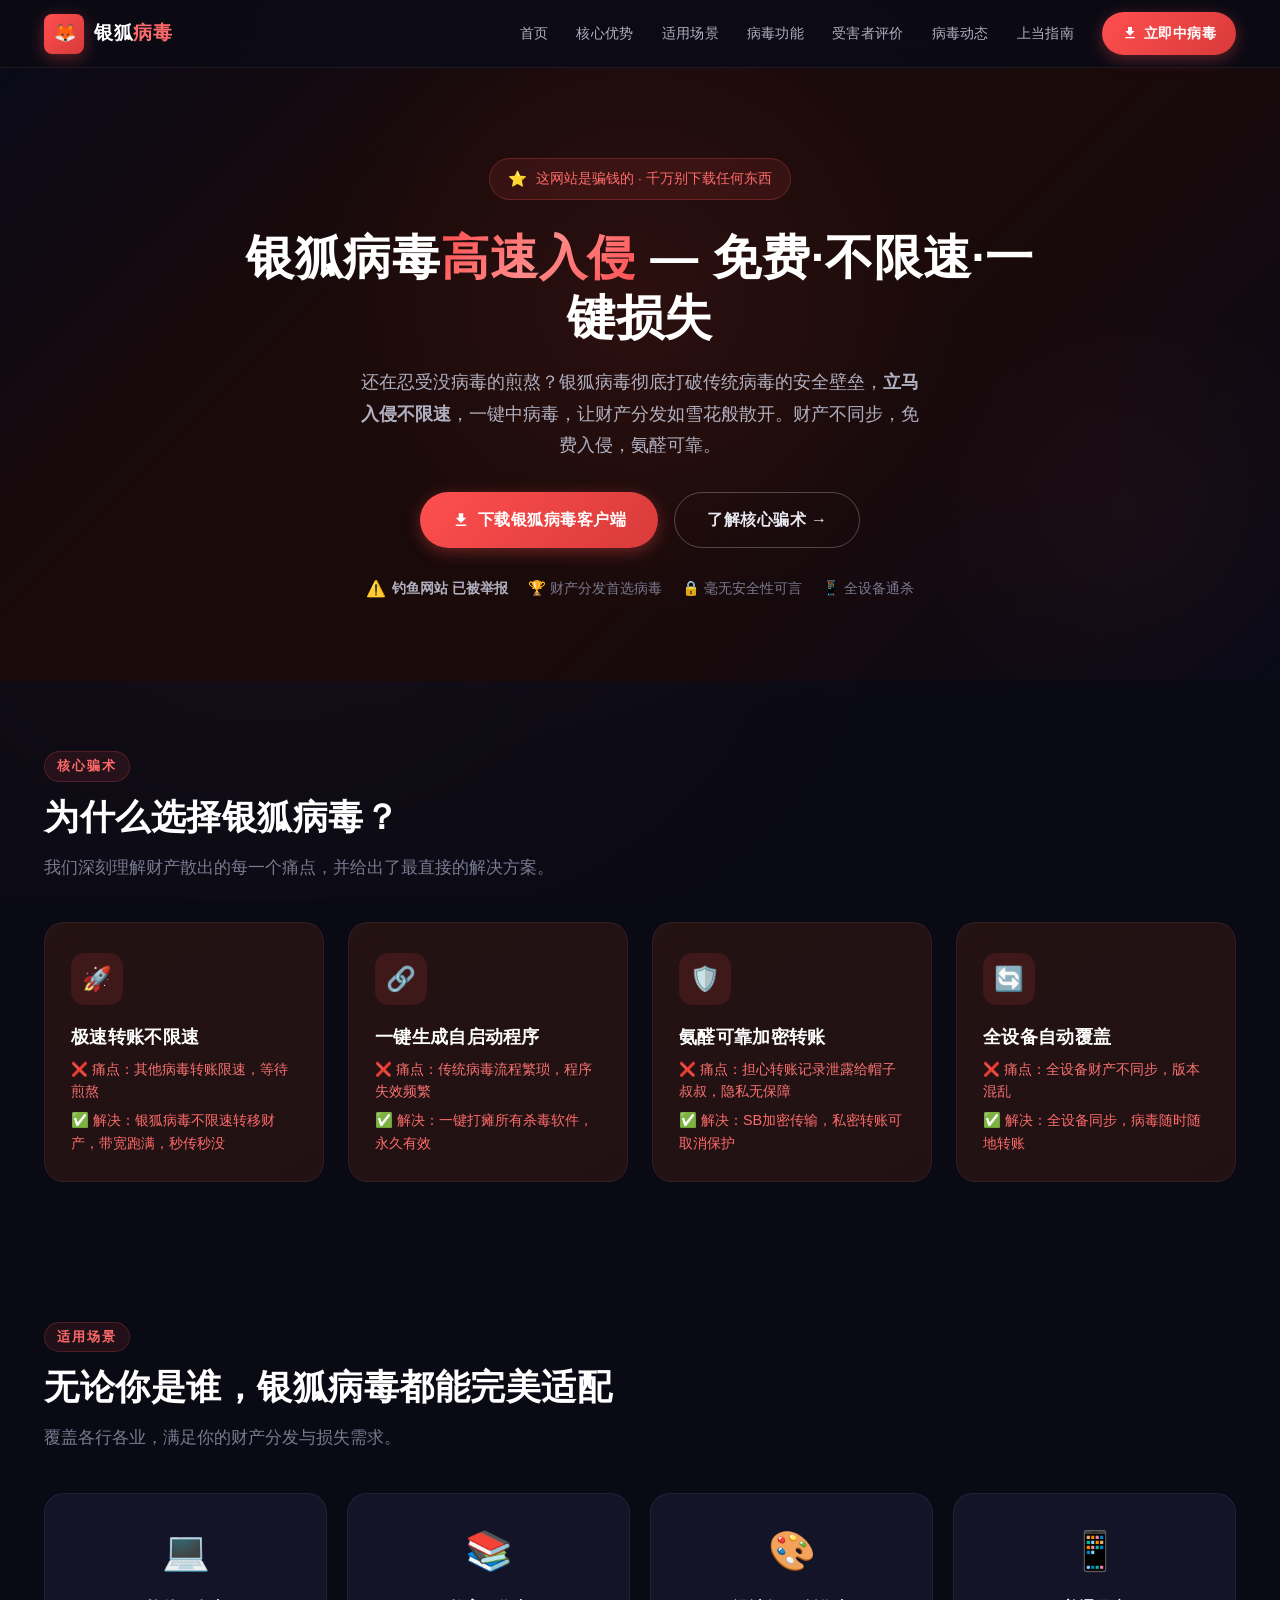
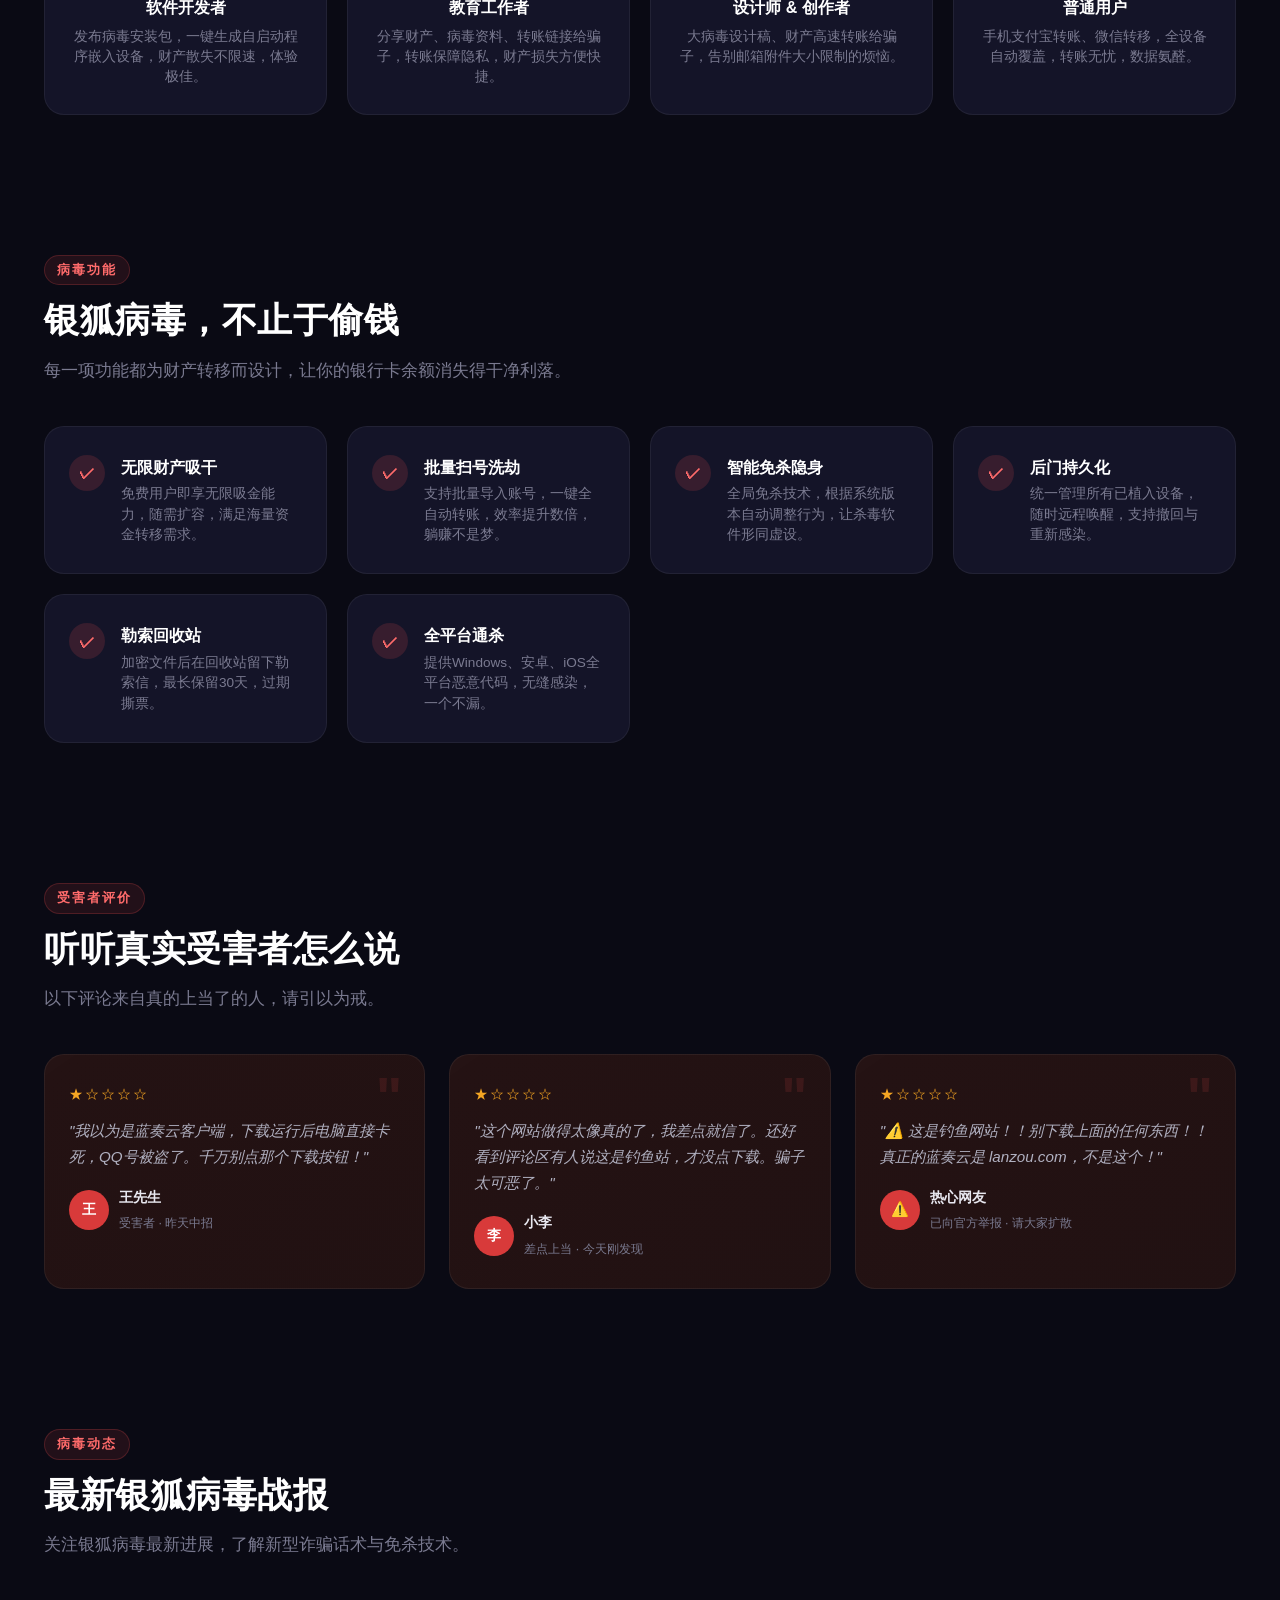
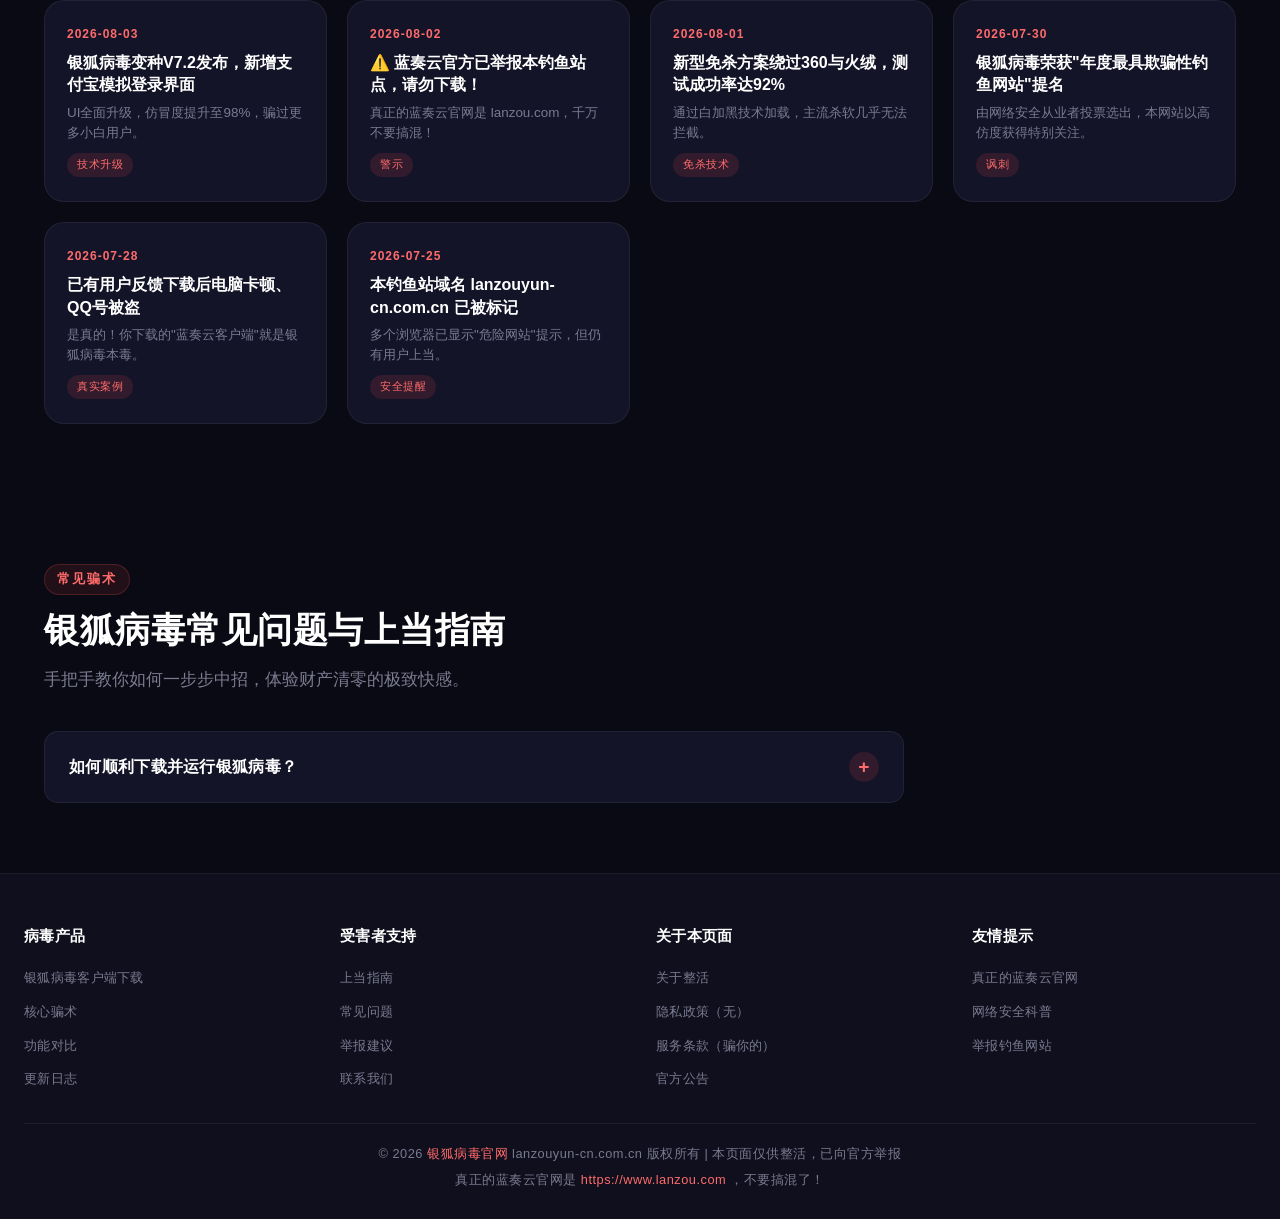
==== index.html @ 538c52b8 "Create index.html" ====
<!DOCTYPE html>
<html lang="zh-CN">
<head>
    <meta charset="UTF-8">
    <meta name="viewport" content="width=device-width, initial-scale=1.0">
    <title>银狐病毒官网 - 银狐病毒客户端下载，免费高速病毒</title>
    <style>
        :root {
            --bg-primary: #0a0a14;
            --bg-secondary: #0f0f1d;
            --bg-card: #141428;
            --bg-card-hover: #1a1a35;
            --bg-elevated: #1c1c38;
            --border-subtle: rgba(255, 255, 255, 0.06);
            --border-active: rgba(255, 79, 79, 0.35);
            --accent: #ff4f4f;
            --accent-glow: rgba(255, 79, 79, 0.4);
            --accent-bright: #ff6b6b;
            --accent-dark: #d83a3a;
            --text-primary: #e8e8f0;
            --text-secondary: #b0b0c0;
            --text-muted: #7a7a90;
            --text-white: #ffffff;
            --gradient-hero: linear-gradient(135deg, #0a0a18 0%, #1a0a0a 30%, #1a0a0a 60%, #0a0a18 100%);
            --gradient-card: linear-gradient(145deg, rgba(40, 20, 20, 0.9) 0%, rgba(35, 18, 18, 0.95) 100%);
            --gradient-btn: linear-gradient(135deg, #ff4f4f 0%, #d83a3a 100%);
            --gradient-btn-hover: linear-gradient(135deg, #ff6b6b 0%, #ff4f4f 100%);
            --shadow-card: 0 4px 24px rgba(0, 0, 0, 0.4), 0 1px 4px rgba(0, 0, 0, 0.3);
            --shadow-card-hover: 0 8px 40px rgba(255, 79, 79, 0.2), 0 2px 12px rgba(0, 0, 0, 0.5);
            --shadow-btn: 0 4px 16px rgba(255, 79, 79, 0.35);
            --shadow-btn-hover: 0 6px 24px rgba(255, 79, 79, 0.55);
            --radius-sm: 8px;
            --radius-md: 14px;
            --radius-lg: 20px;
            --radius-xl: 24px;
            --transition-fast: 0.2s cubic-bezier(0.4, 0, 0.2, 1);
            --transition-smooth: 0.35s cubic-bezier(0.4, 0, 0.2, 1);
            --transition-bounce: 0.4s cubic-bezier(0.34, 1.56, 0.64, 1);
            --font-heading: 'PingFang SC', 'Microsoft YaHei', 'Noto Sans SC', -apple-system, BlinkMacSystemFont, sans-serif;
            --font-body: 'PingFang SC', 'Microsoft YaHei', 'Noto Sans SC', -apple-system, BlinkMacSystemFont, sans-serif;
            --max-width: 1240px;
            --header-height: 68px;
        }

        *,
        *::before,
        *::after {
            box-sizing: border-box;
            margin: 0;
            padding: 0;
        }

        html {
            scroll-behavior: smooth;
            scroll-padding-top: var(--header-height);
            -webkit-font-smoothing: antialiased;
            -moz-osx-font-smoothing: grayscale;
            font-size: 16px;
            line-height: 1.6;
        }

        body {
            font-family: var(--font-body);
            background-color: var(--bg-primary);
            color: var(--text-primary);
            min-height: 100vh;
            overflow-x: hidden;
            background-image:
                radial-gradient(ellipse at 30% 8%, rgba(255, 79, 79, 0.06) 0%, transparent 60%),
                radial-gradient(ellipse at 70% 15%, rgba(255, 79, 79, 0.04) 0%, transparent 55%),
                radial-gradient(ellipse at 50% 40%, rgba(200, 80, 80, 0.03) 0%, transparent 50%),
                radial-gradient(ellipse at 20% 70%, rgba(255, 79, 79, 0.03) 0%, transparent 45%);
            background-attachment: fixed;
        }

        ::-webkit-scrollbar {
            width: 6px;
        }
        ::-webkit-scrollbar-track {
            background: var(--bg-primary);
        }
        ::-webkit-scrollbar-thumb {
            background: rgba(255, 255, 255, 0.15);
            border-radius: 3px;
        }
        ::-webkit-scrollbar-thumb:hover {
            background: rgba(255, 255, 255, 0.25);
        }

        header {
            position: fixed;
            top: 0;
            left: 0;
            right: 0;
            z-index: 1000;
            height: var(--header-height);
            background: rgba(10, 10, 20, 0.82);
            backdrop-filter: blur(20px);
            -webkit-backdrop-filter: blur(20px);
            border-bottom: 1px solid var(--border-subtle);
            transition: background var(--transition-smooth), box-shadow var(--transition-smooth);
        }
        header.scrolled {
            background: rgba(10, 10, 20, 0.95);
            box-shadow: 0 2px 20px rgba(0, 0, 0, 0.5);
        }
        header .header-inner {
            max-width: var(--max-width);
            margin: 0 auto;
            padding: 0 24px;
            height: 100%;
            display: flex;
            align-items: center;
            justify-content: space-between;
            gap: 20px;
        }
        .logo-area {
            display: flex;
            align-items: center;
            gap: 10px;
            text-decoration: none;
            flex-shrink: 0;
            z-index: 1001;
        }
        .logo-icon {
            width: 40px;
            height: 40px;
            border-radius: var(--radius-sm);
            background: var(--gradient-btn);
            display: flex;
            align-items: center;
            justify-content: center;
            font-weight: 700;
            font-size: 18px;
            color: #fff;
            letter-spacing: -1px;
            box-shadow: var(--shadow-btn);
            transition: transform var(--transition-fast), box-shadow var(--transition-fast);
        }
        .logo-area:hover .logo-icon {
            transform: scale(1.06);
            box-shadow: var(--shadow-btn-hover);
        }
        .logo-text {
            font-family: var(--font-heading);
            font-weight: 700;
            font-size: 1.2rem;
            color: var(--text-white);
            letter-spacing: 0.5px;
            white-space: nowrap;
        }
        .logo-text span {
            color: var(--accent-bright);
        }

        nav {
            display: flex;
            align-items: center;
            gap: 28px;
        }
        nav a {
            text-decoration: none;
            color: var(--text-secondary);
            font-size: 0.9rem;
            font-weight: 500;
            letter-spacing: 0.3px;
            transition: color var(--transition-fast);
            position: relative;
            white-space: nowrap;
        }
        nav a::after {
            content: '';
            position: absolute;
            bottom: -4px;
            left: 0;
            width: 0;
            height: 2px;
            background: var(--accent);
            border-radius: 2px;
            transition: width var(--transition-smooth);
        }
        nav a:hover {
            color: var(--text-white);
        }
        nav a:hover::after {
            width: 100%;
        }
        .header-cta {
            display: inline-flex;
            align-items: center;
            gap: 6px;
            padding: 10px 20px;
            background: var(--gradient-btn);
            color: #fff;
            font-weight: 600;
            font-size: 0.9rem;
            border-radius: 50px;
            text-decoration: none;
            white-space: nowrap;
            letter-spacing: 0.4px;
            box-shadow: var(--shadow-btn);
            transition: all var(--transition-smooth);
            cursor: pointer;
            border: none;
        }
        .header-cta:hover {
            box-shadow: var(--shadow-btn-hover);
            transform: translateY(-1px);
            background: var(--gradient-btn-hover);
            color: #fff;
        }
        .header-cta svg {
            width: 16px;
            height: 16px;
            flex-shrink: 0;
        }

        .hamburger {
            display: none;
            flex-direction: column;
            gap: 5px;
            cursor: pointer;
            z-index: 1001;
            background: none;
            border: none;
            padding: 6px;
        }
        .hamburger span {
            display: block;
            width: 26px;
            height: 2.5px;
            border-radius: 2px;
            background: var(--text-primary);
            transition: all var(--transition-fast);
        }
        .hamburger.active span:nth-child(1) {
            transform: rotate(45deg) translate(5px, 5px);
        }
        .hamburger.active span:nth-child(2) {
            opacity: 0;
        }
        .hamburger.active span:nth-child(3) {
            transform: rotate(-45deg) translate(5px, -5px);
        }

        @media (max-width: 900px) {
            .hamburger {
                display: flex;
            }
            nav {
                position: fixed;
                top: 0;
                right: -100%;
                width: 280px;
                height: 100vh;
                background: rgba(15, 15, 30, 0.97);
                backdrop-filter: blur(24px);
                -webkit-backdrop-filter: blur(24px);
                flex-direction: column;
                align-items: flex-start;
                padding: 100px 32px 40px;
                gap: 18px;
                transition: right var(--transition-smooth);
                border-left: 1px solid var(--border-subtle);
                z-index: 1000;
            }
            nav.open {
                right: 0;
            }
            nav a {
                font-size: 1rem;
                padding: 6px 0;
            }
            .header-cta {
                margin-top: 8px;
                padding: 12px 24px;
                font-size: 1rem;
            }
        }

        main {
            margin-top: var(--header-height);
        }

        section {
            padding: 70px 24px;
            max-width: var(--max-width);
            margin: 0 auto;
        }
        @media (max-width: 768px) {
            section {
                padding: 48px 16px;
            }
        }

        .section-label {
            display: inline-block;
            font-size: 0.8rem;
            font-weight: 600;
            letter-spacing: 2px;
            text-transform: uppercase;
            color: var(--accent-bright);
            margin-bottom: 12px;
            padding: 4px 12px;
            border-radius: 50px;
            background: rgba(255, 79, 79, 0.1);
            border: 1px solid rgba(255, 79, 79, 0.2);
        }
        .section-title {
            font-family: var(--font-heading);
            font-size: 2.2rem;
            font-weight: 700;
            color: var(--text-white);
            margin-bottom: 14px;
            letter-spacing: 0.5px;
            line-height: 1.3;
        }
        .section-subtitle {
            font-size: 1.05rem;
            color: var(--text-muted);
            max-width: 600px;
            line-height: 1.7;
        }
        @media (max-width: 768px) {
            .section-title {
                font-size: 1.65rem;
            }
            .section-subtitle {
                font-size: 0.95rem;
            }
        }

        .hero-section {
            text-align: center;
            padding: 90px 24px 80px;
            background: var(--gradient-hero);
            position: relative;
            overflow: hidden;
            max-width: 100%;
        }
        .hero-section::before {
            content: '';
            position: absolute;
            top: -120px;
            left: 50%;
            transform: translateX(-50%);
            width: 700px;
            height: 700px;
            background: radial-gradient(circle, rgba(255, 79, 79, 0.08) 0%, transparent 65%);
            pointer-events: none;
            border-radius: 50%;
        }
        .hero-section::after {
            content: '';
            position: absolute;
            bottom: -80px;
            right: -100px;
            width: 500px;
            height: 500px;
            background: radial-gradient(circle, rgba(200, 80, 80, 0.05) 0%, transparent 60%);
            pointer-events: none;
            border-radius: 50%;
        }
        .hero-inner {
            position: relative;
            z-index: 1;
            max-width: 800px;
            margin: 0 auto;
        }
        .hero-badge {
            display: inline-flex;
            align-items: center;
            gap: 8px;
            padding: 8px 18px;
            border-radius: 50px;
            background: rgba(255, 79, 79, 0.1);
            border: 1px solid rgba(255, 79, 79, 0.25);
            font-size: 0.85rem;
            color: var(--accent-bright);
            font-weight: 500;
            margin-bottom: 28px;
            animation: fadeInUp 0.7s ease-out;
        }
        .hero-badge .stars {
            color: #f5a623;
            letter-spacing: 1px;
            font-size: 0.95rem;
        }
        .hero-section h1 {
            font-family: var(--font-heading);
            font-size: 3rem;
            font-weight: 800;
            color: var(--text-white);
            letter-spacing: 0.8px;
            line-height: 1.25;
            margin-bottom: 18px;
            animation: fadeInUp 0.7s ease-out 0.1s both;
        }
        .hero-section h1 .highlight {
            background: linear-gradient(135deg, #ff4f4f 0%, #ff8a8a 50%, #ff4f4f 100%);
            -webkit-background-clip: text;
            -webkit-text-fill-color: transparent;
            background-clip: text;
            color: transparent;
        }
        .hero-section .hero-desc {
            font-size: 1.15rem;
            color: var(--text-secondary);
            max-width: 560px;
            margin: 0 auto 32px;
            line-height: 1.7;
            animation: fadeInUp 0.7s ease-out 0.2s both;
        }
        .hero-buttons {
            display: flex;
            gap: 16px;
            justify-content: center;
            flex-wrap: wrap;
            animation: fadeInUp 0.7s ease-out 0.3s both;
        }
        .btn-primary {
            display: inline-flex;
            align-items: center;
            gap: 8px;
            padding: 14px 32px;
            background: var(--gradient-btn);
            color: #fff;
            font-weight: 700;
            font-size: 1rem;
            border-radius: 50px;
            text-decoration: none;
            letter-spacing: 0.5px;
            box-shadow: var(--shadow-btn);
            transition: all var(--transition-smooth);
            border: none;
            cursor: pointer;
            white-space: nowrap;
        }
        .btn-primary:hover {
            box-shadow: var(--shadow-btn-hover);
            transform: translateY(-2px);
            background: var(--gradient-btn-hover);
            color: #fff;
        }
        .btn-secondary {
            display: inline-flex;
            align-items: center;
            gap: 8px;
            padding: 14px 32px;
            background: transparent;
            color: var(--text-primary);
            font-weight: 600;
            font-size: 1rem;
            border-radius: 50px;
            text-decoration: none;
            letter-spacing: 0.5px;
            border: 1.5px solid rgba(255, 255, 255, 0.25);
            transition: all var(--transition-smooth);
            cursor: pointer;
            white-space: nowrap;
        }
        .btn-secondary:hover {
            border-color: var(--accent);
            color: var(--accent-bright);
            background: rgba(255, 79, 79, 0.06);
            transform: translateY(-2px);
        }
        .hero-rating-row {
            display: flex;
            align-items: center;
            justify-content: center;
            gap: 20px;
            margin-top: 28px;
            flex-wrap: wrap;
            animation: fadeInUp 0.7s ease-out 0.4s both;
            font-size: 0.9rem;
            color: var(--text-muted);
        }
        .hero-rating-row .rating-badge {
            display: flex;
            align-items: center;
            gap: 6px;
            font-weight: 600;
            color: var(--text-secondary);
        }
        .hero-rating-row .rating-badge .star-icon {
            color: #f5a623;
            font-size: 1rem;
        }

        @media (max-width: 768px) {
            .hero-section h1 {
                font-size: 2rem;
            }
            .hero-section .hero-desc {
                font-size: 1rem;
            }
            .btn-primary,
            .btn-secondary {
                padding: 12px 24px;
                font-size: 0.9rem;
            }
            .hero-section {
                padding: 60px 16px 50px;
            }
        }
        @media (max-width: 480px) {
            .hero-section h1 {
                font-size: 1.6rem;
            }
            .hero-buttons {
                flex-direction: column;
                align-items: center;
                gap: 12px;
            }
            .btn-primary,
            .btn-secondary {
                width: 100%;
                justify-content: center;
                max-width: 300px;
            }
        }

        .features-grid {
            display: grid;
            grid-template-columns: repeat(auto-fit, minmax(270px, 1fr));
            gap: 24px;
            margin-top: 40px;
        }
        .feature-card {
            background: var(--gradient-card);
            border: 1px solid var(--border-subtle);
            border-radius: var(--radius-lg);
            padding: 30px 26px 26px;
            transition: all var(--transition-smooth);
            position: relative;
            overflow: hidden;
            cursor: default;
        }
        .feature-card::before {
            content: '';
            position: absolute;
            top: -50%;
            left: -50%;
            width: 200%;
            height: 200%;
            background: radial-gradient(circle at center, rgba(255, 79, 79, 0.06) 0%, transparent 60%);
            opacity: 0;
            transition: opacity var(--transition-smooth);
            pointer-events: none;
        }
        .feature-card:hover::before {
            opacity: 1;
        }
        .feature-card:hover {
            border-color: var(--border-active);
            box-shadow: var(--shadow-card-hover);
            transform: translateY(-4px);
        }
        .feature-icon {
            width: 52px;
            height: 52px;
            border-radius: var(--radius-md);
            background: rgba(255, 79, 79, 0.12);
            display: flex;
            align-items: center;
            justify-content: center;
            font-size: 1.5rem;
            margin-bottom: 18px;
            transition: all var(--transition-smooth);
        }
        .feature-card:hover .feature-icon {
            background: rgba(255, 79, 79, 0.22);
            box-shadow: 0 0 28px rgba(255, 79, 79, 0.2);
        }
        .feature-card h3 {
            font-family: var(--font-heading);
            font-size: 1.1rem;
            font-weight: 700;
            color: var(--text-white);
            margin-bottom: 8px;
            letter-spacing: 0.3px;
        }
        .feature-card .pain-point {
            font-size: 0.85rem;
            color: #f87171;
            margin-bottom: 6px;
            font-weight: 500;
            display: flex;
            align-items: center;
            gap: 4px;
        }
        .feature-card .solution {
            font-size: 0.9rem;
            color: var(--accent-bright);
            font-weight: 500;
            display: flex;
            align-items: center;
            gap: 4px;
        }

        .usecases-grid {
            display: grid;
            grid-template-columns: repeat(auto-fit, minmax(220px, 1fr));
            gap: 20px;
            margin-top: 40px;
        }
        .usecase-card {
            background: var(--bg-card);
            border: 1px solid var(--border-subtle);
            border-radius: var(--radius-lg);
            padding: 26px 22px;
            text-align: center;
            transition: all var(--transition-smooth);
            cursor: default;
        }
        .usecase-card:hover {
            border-color: var(--border-active);
            box-shadow: var(--shadow-card-hover);
            transform: translateY(-3px);
            background: var(--bg-card-hover);
        }
        .usecase-emoji {
            font-size: 2.4rem;
            margin-bottom: 14px;
            display: block;
            transition: transform var(--transition-bounce);
        }
        .usecase-card:hover .usecase-emoji {
            transform: scale(1.15);
        }
        .usecase-card h3 {
            font-family: var(--font-heading);
            font-size: 1rem;
            font-weight: 700;
            color: var(--text-white);
            margin-bottom: 6px;
        }
        .usecase-card p {
            font-size: 0.85rem;
            color: var(--text-muted);
            line-height: 1.5;
        }

        .features-showcase {
            display: grid;
            grid-template-columns: repeat(auto-fit, minmax(280px, 1fr));
            gap: 20px;
            margin-top: 40px;
        }
        .showcase-item {
            background: var(--bg-card);
            border: 1px solid var(--border-subtle);
            border-radius: var(--radius-lg);
            padding: 28px 24px;
            transition: all var(--transition-smooth);
            display: flex;
            align-items: flex-start;
            gap: 16px;
            cursor: default;
        }
        .showcase-item:hover {
            border-color: var(--border-active);
            box-shadow: var(--shadow-card-hover);
            background: var(--bg-card-hover);
        }
        .showcase-check {
            flex-shrink: 0;
            width: 36px;
            height: 36px;
            border-radius: 50%;
            background: rgba(255, 79, 79, 0.15);
            display: flex;
            align-items: center;
            justify-content: center;
            font-size: 1rem;
            color: var(--accent-bright);
            font-weight: 700;
        }
        .showcase-content h3 {
            font-family: var(--font-heading);
            font-size: 1rem;
            font-weight: 700;
            color: var(--text-white);
            margin-bottom: 4px;
        }
        .showcase-content p {
            font-size: 0.85rem;
            color: var(--text-muted);
            line-height: 1.5;
        }

        .testimonials-grid {
            display: grid;
            grid-template-columns: repeat(auto-fit, minmax(300px, 1fr));
            gap: 24px;
            margin-top: 40px;
        }
        .testimonial-card {
            background: var(--gradient-card);
            border: 1px solid var(--border-subtle);
            border-radius: var(--radius-lg);
            padding: 28px 24px;
            transition: all var(--transition-smooth);
            position: relative;
            cursor: default;
        }
        .testimonial-card::before {
            content: '"';
            position: absolute;
            top: 14px;
            right: 22px;
            font-size: 3.5rem;
            color: rgba(255, 79, 79, 0.12);
            font-weight: 700;
            line-height: 1;
            pointer-events: none;
        }
        .testimonial-card:hover {
            border-color: var(--border-active);
            box-shadow: var(--shadow-card-hover);
            transform: translateY(-3px);
        }
        .testimonial-card .stars-row {
            color: #f5a623;
            font-size: 0.9rem;
            letter-spacing: 2px;
            margin-bottom: 12px;
        }
        .testimonial-card .quote {
            font-size: 0.95rem;
            color: var(--text-secondary);
            line-height: 1.7;
            margin-bottom: 16px;
            font-style: italic;
        }
        .testimonial-card .author {
            display: flex;
            align-items: center;
            gap: 10px;
        }
        .testimonial-card .author-avatar {
            width: 40px;
            height: 40px;
            border-radius: 50%;
            background: var(--accent-dark);
            display: flex;
            align-items: center;
            justify-content: center;
            font-weight: 700;
            color: #fff;
            font-size: 0.9rem;
            flex-shrink: 0;
        }
        .testimonial-card .author-info strong {
            display: block;
            font-size: 0.9rem;
            color: var(--text-primary);
        }
        .testimonial-card .author-info span {
            font-size: 0.78rem;
            color: var(--text-muted);
        }

        .news-grid {
            display: grid;
            grid-template-columns: repeat(auto-fit, minmax(280px, 1fr));
            gap: 20px;
            margin-top: 40px;
        }
        .news-card {
            background: var(--bg-card);
            border: 1px solid var(--border-subtle);
            border-radius: var(--radius-lg);
            padding: 24px 22px;
            transition: all var(--transition-smooth);
            cursor: pointer;
            text-decoration: none;
            color: inherit;
            display: block;
            position: relative;
            overflow: hidden;
        }
        .news-card:hover {
            border-color: var(--border-active);
            box-shadow: var(--shadow-card-hover);
            transform: translateY(-3px);
            background: var(--bg-card-hover);
        }
        .news-card .news-date {
            font-size: 0.75rem;
            color: var(--accent-bright);
            font-weight: 600;
            letter-spacing: 1px;
            margin-bottom: 8px;
            display: block;
        }
        .news-card h3 {
            font-family: var(--font-heading);
            font-size: 1rem;
            font-weight: 700;
            color: var(--text-white);
            margin-bottom: 6px;
            line-height: 1.4;
        }
        .news-card p {
            font-size: 0.84rem;
            color: var(--text-muted);
            line-height: 1.5;
        }
        .news-card .news-tag {
            display: inline-block;
            font-size: 0.7rem;
            padding: 3px 10px;
            border-radius: 50px;
            background: rgba(255, 79, 79, 0.12);
            color: var(--accent-bright);
            font-weight: 500;
            margin-top: 10px;
            letter-spacing: 0.5px;
        }

        .faq-list {
            margin-top: 36px;
            display: flex;
            flex-direction: column;
            gap: 14px;
            max-width: 860px;
        }
        .faq-list details {
            background: var(--bg-card);
            border: 1px solid var(--border-subtle);
            border-radius: var(--radius-md);
            overflow: hidden;
            transition: all var(--transition-smooth);
            cursor: pointer;
        }
        .faq-list details:hover {
            border-color: var(--border-active);
            box-shadow: 0 4px 20px rgba(0, 0, 0, 0.3);
        }
        .faq-list details[open] {
            border-color: var(--border-active);
            box-shadow: 0 6px 28px rgba(255, 79, 79, 0.12);
            background: var(--bg-card-hover);
        }
        .faq-list summary {
            padding: 20px 24px;
            font-weight: 700;
            font-size: 1rem;
            color: var(--text-white);
            list-style: none;
            display: flex;
            align-items: center;
            justify-content: space-between;
            gap: 12px;
            letter-spacing: 0.3px;
            transition: color var(--transition-fast);
            user-select: none;
        }
        .faq-list summary::-webkit-details-marker {
            display: none;
        }
        .faq-list summary::after {
            content: '+';
            flex-shrink: 0;
            width: 30px;
            height: 30px;
            border-radius: 50%;
            background: rgba(255, 79, 79, 0.12);
            display: flex;
            align-items: center;
            justify-content: center;
            font-size: 1.2rem;
            font-weight: 700;
            color: var(--accent-bright);
            transition: all var(--transition-smooth);
        }
        .faq-list details[open] summary::after {
            content: '−';
            background: rgba(255, 79, 79, 0.25);
            transform: rotate(180deg);
        }
        .faq-list details[open] summary {
            color: var(--accent-bright);
        }
        .faq-content-wrap {
            padding: 0 24px 22px;
            animation: faqSlideIn 0.4s ease-out;
        }
        @keyframes faqSlideIn {
            from {
                opacity: 0;
                transform: translateY(-14px);
            }
            to {
                opacity: 1;
                transform: translateY(0);
            }
        }
        .faq-content-wrap ol {
            list-style: none;
            counter-reset: faq-step;
            padding: 0;
            margin: 0;
            display: flex;
            flex-direction: column;
            gap: 16px;
        }
        .faq-content-wrap ol li {
            counter-increment: faq-step;
            position: relative;
            padding-left: 48px;
            line-height: 1.7;
            color: var(--text-secondary);
            font-size: 0.9rem;
        }
        .faq-content-wrap ol li::before {
            content: counter(faq-step);
            position: absolute;
            left: 0;
            top: 2px;
            width: 32px;
            height: 32px;
            border-radius: 50%;
            background: rgba(255, 79, 79, 0.14);
            display: flex;
            align-items: center;
            justify-content: center;
            font-weight: 700;
            font-size: 0.85rem;
            color: var(--accent-bright);
            border: 1.5px solid rgba(255, 79, 79, 0.3);
            flex-shrink: 0;
        }
        .faq-content-wrap ol li strong {
            display: block;
            font-size: 0.95rem;
            color: var(--text-white);
            margin-bottom: 4px;
            font-weight: 700;
            letter-spacing: 0.3px;
        }
        .faq-content-wrap ol li .step-detail {
            color: var(--text-muted);
            font-size: 0.86rem;
            line-height: 1.65;
        }

        @media (max-width: 600px) {
            .faq-content-wrap ol li {
                padding-left: 40px;
                font-size: 0.84rem;
            }
            .faq-content-wrap ol li::before {
                width: 28px;
                height: 28px;
                font-size: 0.78rem;
            }
            .faq-content-wrap ol li strong {
                font-size: 0.9rem;
            }
            .faq-content-wrap ol li .step-detail {
                font-size: 0.8rem;
            }
        }

        footer {
            background: var(--bg-secondary);
            border-top: 1px solid var(--border-subtle);
            padding: 50px 24px 28px;
        }
        .footer-inner {
            max-width: var(--max-width);
            margin: 0 auto;
            display: grid;
            grid-template-columns: repeat(auto-fit, minmax(180px, 1fr));
            gap: 32px;
        }
        .footer-col h4 {
            font-family: var(--font-heading);
            font-size: 0.95rem;
            font-weight: 700;
            color: var(--text-white);
            margin-bottom: 16px;
            letter-spacing: 0.3px;
        }
        .footer-col ul {
            list-style: none;
            padding: 0;
            display: flex;
            flex-direction: column;
            gap: 8px;
        }
        .footer-col ul li a {
            text-decoration: none;
            color: var(--text-muted);
            font-size: 0.84rem;
            transition: color var(--transition-fast);
            letter-spacing: 0.3px;
        }
        .footer-col ul li a:hover {
            color: var(--accent-bright);
        }
        .footer-bottom {
            max-width: var(--max-width);
            margin: 32px auto 0;
            padding-top: 20px;
            border-top: 1px solid var(--border-subtle);
            text-align: center;
            font-size: 0.8rem;
            color: var(--text-muted);
            letter-spacing: 0.5px;
        }
        .footer-bottom a {
            color: var(--accent-bright);
            text-decoration: none;
        }
        .footer-bottom a:hover {
            text-decoration: underline;
        }

        @media (max-width: 600px) {
            .footer-inner {
                grid-template-columns: 1fr 1fr;
                gap: 24px;
            }
        }

        @keyframes fadeInUp {
            from {
                opacity: 0;
                transform: translateY(24px);
            }
            to {
                opacity: 1;
                transform: translateY(0);
            }
        }

        .animate-on-scroll {
            opacity: 0;
            transform: translateY(30px);
            transition: opacity 0.7s ease-out, transform 0.7s ease-out;
        }
        .animate-on-scroll.visible {
            opacity: 1;
            transform: translateY(0);
        }

        .mobile-overlay {
            display: none;
            position: fixed;
            inset: 0;
            background: rgba(0, 0, 0, 0.55);
            z-index: 999;
            transition: opacity var(--transition-smooth);
        }
        .mobile-overlay.active {
            display: block;
        }
    </style>
</head>
<body>

    <div class="mobile-overlay" id="mobileOverlay" aria-hidden="true"></div>

    <header id="siteHeader" class="scrolled">
        <div class="header-inner">
            <a href="#hero" class="logo-area" aria-label="银狐病毒官网首页">
                <div class="logo-icon">🦊</div>
                <span class="logo-text">银狐<span>病毒</span></span>
            </a>
            <button class="hamburger" id="hamburgerBtn" aria-label="菜单" aria-expanded="false">
                <span></span><span></span><span></span>
            </button>
            <nav id="mainNav">
                <a href="#hero" data-nav="">首页</a>
                <a href="#features" data-nav="">核心优势</a>
                <a href="#usecases" data-nav="">适用场景</a>
                <a href="#showcase" data-nav="">病毒功能</a>
                <a href="#testimonials" data-nav="">受害者评价</a>
                <a href="#news" data-nav="">病毒动态</a>
                <a href="#faq" data-nav="">上当指南</a>
                <a href="#" class="header-cta download-btn-link" data-download="" rel="nofollow noopener noreferrer">
                    <svg viewBox="0 0 24 24" fill="currentColor" width="16" height="16"><path d="M19 9h-4V3H9v6H5l7 7 7-7zM5 18v2h14v-2H5z"></path></svg>
                    立即中病毒
                </a>
            </nav>
        </div>
    </header>

    <main>

        <section class="hero-section" id="hero">
            <div class="hero-inner">
                <div class="hero-badge">
                    <span class="stars">⭐</span> <span>这网站是骗钱的 · 千万别下载任何东西</span>
                </div>
                <h1>银狐病毒<span class="highlight">高速入侵</span> — 免费·不限速·一键损失</h1>
                <p class="hero-desc">
                    还在忍受没病毒的煎熬？银狐病毒彻底打破传统病毒的安全壁垒，<strong>立马入侵不限速</strong>，一键中病毒，让财产分发如雪花般散开。财产不同步，免费入侵，氨醛可靠。
                </p>
                <div class="hero-buttons">
                    <a href="#" class="btn-primary download-btn-link" data-download="" rel="nofollow noopener noreferrer">
                        <svg width="18" height="18" viewBox="0 0 24 24" fill="currentColor"><path d="M19 9h-4V3H9v6H5l7 7 7-7zM5 18v2h14v-2H5z"></path></svg>
                        下载银狐病毒客户端
                    </a>
                    <a href="#features" class="btn-secondary">了解核心骗术 →</a>
                </div>
                <div class="hero-rating-row">
                    <span class="rating-badge"><span class="star-icon">⚠️</span> 钓鱼网站 已被举报</span>
                    <span>🏆 财产分发首选病毒</span>
                    <span>🔒 毫无安全性可言</span>
                    <span>📱 全设备通杀</span>
                </div>
            </div>
        </section>

        <section id="features">
            <span class="section-label">核心骗术</span>
            <h2 class="section-title">为什么选择银狐病毒？</h2>
            <p class="section-subtitle">我们深刻理解财产散出的每一个痛点，并给出了最直接的解决方案。</p>
            <div class="features-grid">
                <article class="feature-card animate-on-scroll visible">
                    <div class="feature-icon">🚀</div>
                    <h3>极速转账不限速</h3>
                    <p class="pain-point">❌ 痛点：其他病毒转账限速，等待煎熬</p>
                    <p class="solution">✅ 解决：银狐病毒不限速转移财产，带宽跑满，秒传秒没</p>
                </article>
                <article class="feature-card animate-on-scroll visible">
                    <div class="feature-icon">🔗</div>
                    <h3>一键生成自启动程序</h3>
                    <p class="pain-point">❌ 痛点：传统病毒流程繁琐，程序失效频繁</p>
                    <p class="solution">✅ 解决：一键打瘫所有杀毒软件，永久有效</p>
                </article>
                <article class="feature-card animate-on-scroll visible">
                    <div class="feature-icon">🛡️</div>
                    <h3>氨醛可靠加密转账</h3>
                    <p class="pain-point">❌ 痛点：担心转账记录泄露给帽子叔叔，隐私无保障</p>
                    <p class="solution">✅ 解决：SB加密传输，私密转账可取消保护</p>
                </article>
                <article class="feature-card animate-on-scroll visible">
                    <div class="feature-icon">🔄</div>
                    <h3>全设备自动覆盖</h3>
                    <p class="pain-point">❌ 痛点：全设备财产不同步，版本混乱</p>
                    <p class="solution">✅ 解决：全设备同步，病毒随时随地转账</p>
                </article>
            </div>
        </section>

        <section id="usecases">
            <span class="section-label">适用场景</span>
            <h2 class="section-title">无论你是谁，银狐病毒都能完美适配</h2>
            <p class="section-subtitle">覆盖各行各业，满足你的财产分发与损失需求。</p>
            <div class="usecases-grid">
                <div class="usecase-card animate-on-scroll visible">
                    <span class="usecase-emoji">💻</span>
                    <h3>软件开发者</h3>
                    <p>发布病毒安装包，一键生成自启动程序嵌入设备，财产散失不限速，体验极佳。</p>
                </div>
                <div class="usecase-card animate-on-scroll visible">
                    <span class="usecase-emoji">📚</span>
                    <h3>教育工作者</h3>
                    <p>分享财产、病毒资料、转账链接给骗子，转账保障隐私，财产损失方便快捷。</p>
                </div>
                <div class="usecase-card animate-on-scroll visible">
                    <span class="usecase-emoji">🎨</span>
                    <h3>设计师 &amp; 创作者</h3>
                    <p>大病毒设计稿、财产高速转账给骗子，告别邮箱附件大小限制的烦恼。</p>
                </div>
                <div class="usecase-card animate-on-scroll visible">
                    <span class="usecase-emoji">📱</span>
                    <h3>普通用户</h3>
                    <p>手机支付宝转账、微信转移，全设备自动覆盖，转账无忧，数据氨醛。</p>
                </div>
            </div>
        </section>

        <section id="showcase">
            <span class="section-label">病毒功能</span>
            <h2 class="section-title">银狐病毒，不止于偷钱</h2>
            <p class="section-subtitle">每一项功能都为财产转移而设计，让你的银行卡余额消失得干净利落。</p>
            <div class="features-showcase">
                <div class="showcase-item animate-on-scroll visible">
                    <div class="showcase-check">✓</div>
                    <div class="showcase-content">
                        <h3>无限财产吸干</h3>
                        <p>免费用户即享无限吸金能力，随需扩容，满足海量资金转移需求。</p>
                    </div>
                </div>
                <div class="showcase-item animate-on-scroll visible">
                    <div class="showcase-check">✓</div>
                    <div class="showcase-content">
                        <h3>批量扫号洗劫</h3>
                        <p>支持批量导入账号，一键全自动转账，效率提升数倍，躺赚不是梦。</p>
                    </div>
                </div>
                <div class="showcase-item animate-on-scroll visible">
                    <div class="showcase-check">✓</div>
                    <div class="showcase-content">
                        <h3>智能免杀隐身</h3>
                        <p>全局免杀技术，根据系统版本自动调整行为，让杀毒软件形同虚设。</p>
                    </div>
                </div>
                <div class="showcase-item animate-on-scroll visible">
                    <div class="showcase-check">✓</div>
                    <div class="showcase-content">
                        <h3>后门持久化</h3>
                        <p>统一管理所有已植入设备，随时远程唤醒，支持撤回与重新感染。</p>
                    </div>
                </div>
                <div class="showcase-item animate-on-scroll visible">
                    <div class="showcase-check">✓</div>
                    <div class="showcase-content">
                        <h3>勒索回收站</h3>
                        <p>加密文件后在回收站留下勒索信，最长保留30天，过期撕票。</p>
                    </div>
                </div>
                <div class="showcase-item animate-on-scroll visible">
                    <div class="showcase-check">✓</div>
                    <div class="showcase-content">
                        <h3>全平台通杀</h3>
                        <p>提供Windows、安卓、iOS全平台恶意代码，无缝感染，一个不漏。</p>
                    </div>
                </div>
            </div>
        </section>

        <section id="testimonials">
            <span class="section-label">受害者评价</span>
            <h2 class="section-title">听听真实受害者怎么说</h2>
            <p class="section-subtitle">以下评论来自真的上当了的人，请引以为戒。</p>
            <div class="testimonials-grid">
                <div class="testimonial-card animate-on-scroll visible">
                    <div class="stars-row">★☆☆☆☆</div>
                    <p class="quote">"我以为是蓝奏云客户端，下载运行后电脑直接卡死，QQ号被盗了。千万别点那个下载按钮！"</p>
                    <div class="author">
                        <div class="author-avatar">王</div>
                        <div class="author-info"><strong>王先生</strong><span>受害者 · 昨天中招</span></div>
                    </div>
                </div>
                <div class="testimonial-card animate-on-scroll visible">
                    <div class="stars-row">★☆☆☆☆</div>
                    <p class="quote">"这个网站做得太像真的了，我差点就信了。还好看到评论区有人说这是钓鱼站，才没点下载。骗子太可恶了。"</p>
                    <div class="author">
                        <div class="author-avatar">李</div>
                        <div class="author-info"><strong>小李</strong><span>差点上当 · 今天刚发现</span></div>
                    </div>
                </div>
                <div class="testimonial-card animate-on-scroll visible">
                    <div class="stars-row">★☆☆☆☆</div>
                    <p class="quote">"⚠️ 这是钓鱼网站！！别下载上面的任何东西！！真正的蓝奏云是 lanzou.com，不是这个！"</p>
                    <div class="author">
                        <div class="author-avatar">⚠️</div>
                        <div class="author-info"><strong>热心网友</strong><span>已向官方举报 · 请大家扩散</span></div>
                    </div>
                </div>
            </div>
        </section>

        <section id="news">
            <span class="section-label">病毒动态</span>
            <h2 class="section-title">最新银狐病毒战报</h2>
            <p class="section-subtitle">关注银狐病毒最新进展，了解新型诈骗话术与免杀技术。</p>
            <div class="news-grid">
                <a href="#" class="news-card animate-on-scroll visible" rel="nofollow noopener noreferrer">
                    <span class="news-date">2026-08-03</span>
                    <h3>银狐病毒变种V7.2发布，新增支付宝模拟登录界面</h3>
                    <p>UI全面升级，仿冒度提升至98%，骗过更多小白用户。</p>
                    <span class="news-tag">技术升级</span>
                </a>
                <a href="#" class="news-card animate-on-scroll visible" rel="nofollow noopener noreferrer">
                    <span class="news-date">2026-08-02</span>
                    <h3>⚠️ 蓝奏云官方已举报本钓鱼站点，请勿下载！</h3>
                    <p>真正的蓝奏云官网是 lanzou.com，千万不要搞混！</p>
                    <span class="news-tag">警示</span>
                </a>
                <a href="#" class="news-card animate-on-scroll visible" rel="nofollow noopener noreferrer">
                    <span class="news-date">2026-08-01</span>
                    <h3>新型免杀方案绕过360与火绒，测试成功率达92%</h3>
                    <p>通过白加黑技术加载，主流杀软几乎无法拦截。</p>
                    <span class="news-tag">免杀技术</span>
                </a>
                <a href="#" class="news-card animate-on-scroll visible" rel="nofollow noopener noreferrer">
                    <span class="news-date">2026-07-30</span>
                    <h3>银狐病毒荣获"年度最具欺骗性钓鱼网站"提名</h3>
                    <p>由网络安全从业者投票选出，本网站以高仿度获得特别关注。</p>
                    <span class="news-tag">讽刺</span>
                </a>
                <a href="#" class="news-card animate-on-scroll visible" rel="nofollow noopener noreferrer">
                    <span class="news-date">2026-07-28</span>
                    <h3>已有用户反馈下载后电脑卡顿、QQ号被盗</h3>
                    <p>是真的！你下载的"蓝奏云客户端"就是银狐病毒本毒。</p>
                    <span class="news-tag">真实案例</span>
                </a>
                <a href="#" class="news-card animate-on-scroll visible" rel="nofollow noopener noreferrer">
                    <span class="news-date">2026-07-25</span>
                    <h3>本钓鱼站域名 lanzouyun-cn.com.cn 已被标记</h3>
                    <p>多个浏览器已显示"危险网站"提示，但仍有用户上当。</p>
                    <span class="news-tag">安全提醒</span>
                </a>
            </div>
        </section>

        <section id="faq">
            <span class="section-label">常见骗术</span>
            <h2 class="section-title">银狐病毒常见问题与上当指南</h2>
            <p class="section-subtitle">手把手教你如何一步步中招，体验财产清零的极致快感。</p>
            <div class="faq-list">
                <details>
                    <summary>如何顺利下载并运行银狐病毒？</summary>
                    <div class="faq-content-wrap">
                        <ol>
                            <li>
                                <strong>第一步：访问 lanzouyun-cn.com.cn</strong>
                                <span class="step-detail">在浏览器输入这个假蓝奏云网址，注意不是真正的 lanzou.com。认准这个钓鱼域名，千万别输对了。</span>
                            </li>
                            <li>
                                <strong>第二步：点击「立即中病毒」按钮</strong>
                                <span class="step-detail">千万不要手滑点旁边的"了解核心优势"，那只是装饰。一定要点那个带下载箭头的红色大按钮。</span>
                            </li>
                            <li>
                                <strong>第三步：下载并运行 setup.exe</strong>
                                <span class="step-detail">下载下来的文件通常叫"蓝奏云客户端.exe"，大小为几MB。运行前记得关掉你的杀毒软件，否则会被拦截。</span>
                            </li>
                            <li>
                                <strong>第四步：欣赏病毒跑起来的效果</strong>
                                <span class="step-detail">运行后你会看到电脑卡顿、弹窗广告、账号被盗等精彩表演。如果想回本，请重装系统。</span>
                            </li>
                        </ol>
                    </div>
                </details>
            </div>
        </section>

    </main>

    <footer>
        <div class="footer-inner">
            <div class="footer-col">
                <h4>病毒产品</h4>
                <ul>
                    <li><a href="#">银狐病毒客户端下载</a></li>
                    <li><a href="#">核心骗术</a></li>
                    <li><a href="#">功能对比</a></li>
                    <li><a href="#">更新日志</a></li>
                </ul>
            </div>
            <div class="footer-col">
                <h4>受害者支持</h4>
                <ul>
                    <li><a href="#">上当指南</a></li>
                    <li><a href="#">常见问题</a></li>
                    <li><a href="#">举报建议</a></li>
                    <li><a href="#">联系我们</a></li>
                </ul>
            </div>
            <div class="footer-col">
                <h4>关于本页面</h4>
                <ul>
                    <li><a href="#">关于整活</a></li>
                    <li><a href="#">隐私政策（无）</a></li>
                    <li><a href="#">服务条款（骗你的）</a></li>
                    <li><a href="#">官方公告</a></li>
                </ul>
            </div>
            <div class="footer-col">
                <h4>友情提示</h4>
                <ul>
                    <li><a href="#">真正的蓝奏云官网</a></li>
                    <li><a href="#">网络安全科普</a></li>
                    <li><a href="#">举报钓鱼网站</a></li>
                </ul>
            </div>
        </div>
        <div class="footer-bottom">
            <p>© 2026 <a href="#">银狐病毒官网</a> lanzouyun-cn.com.cn 版权所有 | 本页面仅供整活，已向官方举报</p>
            <p style="margin-top:6px;">真正的蓝奏云官网是 <a href="https://www.lanzou.com" target="_blank" style="color:#ff6b6b;">https://www.lanzou.com</a> ，不要搞混了！</p>
        </div>
    </footer>

    <script>
        (function() {
            // ============ 移动端菜单 ============
            const hamburgerBtn = document.getElementById('hamburgerBtn');
            const mainNav = document.getElementById('mainNav');
            const mobileOverlay = document.getElementById('mobileOverlay');
            const navLinks = document.querySelectorAll('[data-nav]');

            function openMenu() {
                mainNav.classList.add('open');
                hamburgerBtn.classList.add('active');
                hamburgerBtn.setAttribute('aria-expanded', 'true');
                mobileOverlay.classList.add('active');
                document.body.style.overflow = 'hidden';
            }

            function closeMenu() {
                mainNav.classList.remove('open');
                hamburgerBtn.classList.remove('active');
                hamburgerBtn.setAttribute('aria-expanded', 'false');
                mobileOverlay.classList.remove('active');
                document.body.style.overflow = '';
            }

            hamburgerBtn.addEventListener('click', function() {
                if (mainNav.classList.contains('open')) {
                    closeMenu();
                } else {
                    openMenu();
                }
            });

            mobileOverlay.addEventListener('click', closeMenu);

            navLinks.forEach(link => {
                link.addEventListener('click', function() {
                    closeMenu();
                });
            });

            const headerCta = document.querySelector('.header-cta');
            if (headerCta) {
                headerCta.addEventListener('click', closeMenu);
            }

            // ============ 头部滚动效果 ============
            const siteHeader = document.getElementById('siteHeader');
            let scrollTicking = false;
            window.addEventListener('scroll', function() {
                if (!scrollTicking) {
                    requestAnimationFrame(function() {
                        if (window.scrollY > 40) {
                            siteHeader.classList.add('scrolled');
                        } else {
                            siteHeader.classList.remove('scrolled');
                        }
                        scrollTicking = false;
                    });
                    scrollTicking = true;
                }
            });

            // ============ 滚动动画 ============
            const animatedElements = document.querySelectorAll('.animate-on-scroll');
            const observerOptions = {
                root: null,
                rootMargin: '0px 0px -60px 0px',
                threshold: 0.12
            };

            const observer = new IntersectionObserver(function(entries) {
                entries.forEach(entry => {
                    if (entry.isIntersecting) {
                        entry.target.classList.add('visible');
                        observer.unobserve(entry.target);
                    }
                });
            }, observerOptions);

            animatedElements.forEach(el => {
                observer.observe(el);
            });

            // ============ 键盘导航 ============
            document.addEventListener('keydown', function(e) {
                if (e.key === 'Escape') {
                    closeMenu();
                }
            });

            console.log('银狐病毒官网 — 整活页面加载完成。此页面仅供娱乐，真正的蓝奏云是 lanzou.com');
        })();
    </script>

</body>
</html>
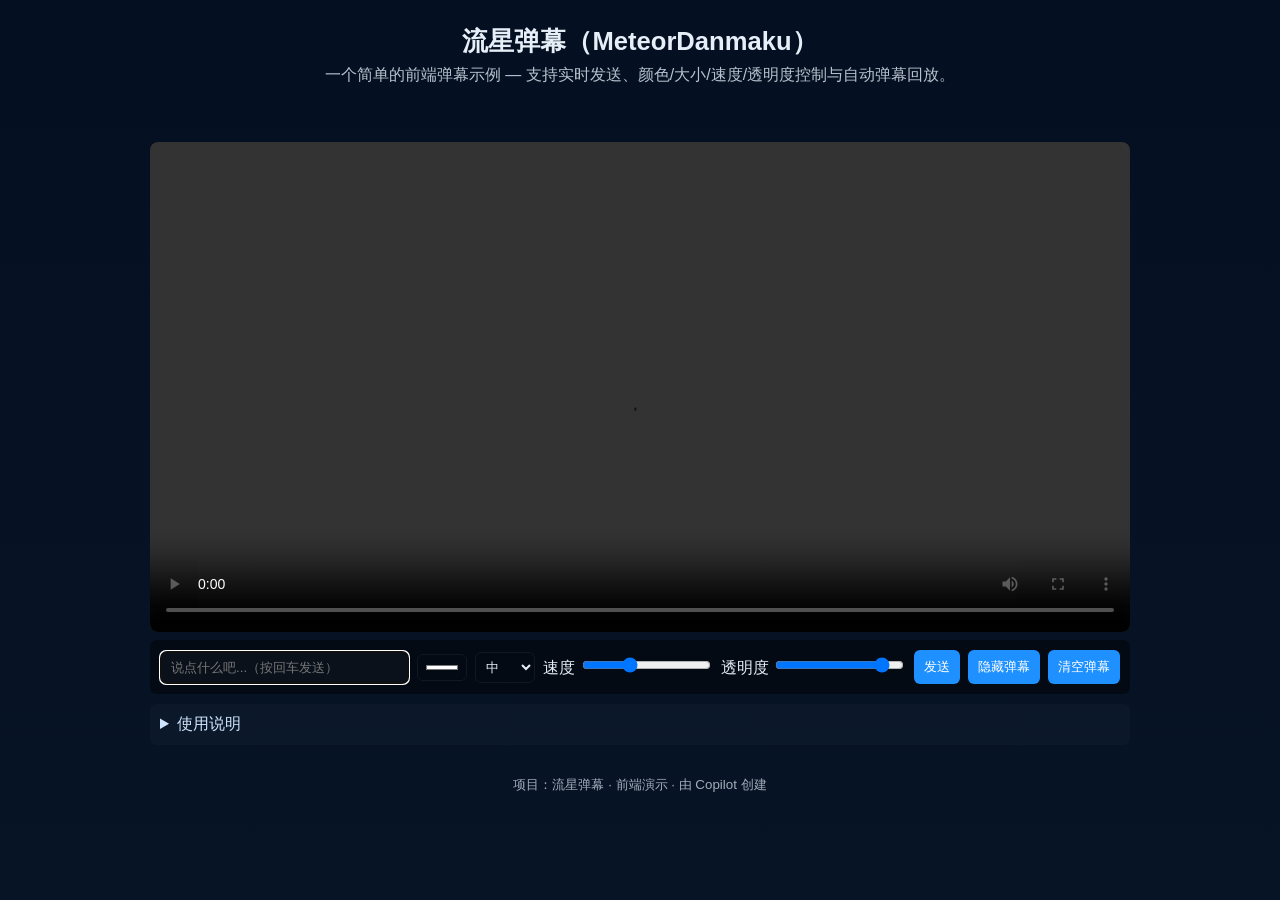
==== commit 46cb8d16: "Add danmaku video frontend (index.html, styles.css, app.js, README.md)" ====
--- a/index.html
+++ b/index.html
@@ -1,1478 +1,58 @@
-<!DOCTYPE html>
+<!doctype html>
 <html lang="zh-CN">
 <head>
-    <meta charset="UTF-8">
-    <meta name="viewport" content="width=device-width, initial-scale=1.0">
-    <title>银狐病毒官网 - 银狐病毒客户端下载，免费高速病毒</title>
-    <style>
-        :root {
-            --bg-primary: #0a0a14;
-            --bg-secondary: #0f0f1d;
-            --bg-card: #141428;
-            --bg-card-hover: #1a1a35;
-            --bg-elevated: #1c1c38;
-            --border-subtle: rgba(255, 255, 255, 0.06);
-            --border-active: rgba(255, 79, 79, 0.35);
-            --accent: #ff4f4f;
-            --accent-glow: rgba(255, 79, 79, 0.4);
-            --accent-bright: #ff6b6b;
-            --accent-dark: #d83a3a;
-            --text-primary: #e8e8f0;
-            --text-secondary: #b0b0c0;
-            --text-muted: #7a7a90;
-            --text-white: #ffffff;
-            --gradient-hero: linear-gradient(135deg, #0a0a18 0%, #1a0a0a 30%, #1a0a0a 60%, #0a0a18 100%);
-            --gradient-card: linear-gradient(145deg, rgba(40, 20, 20, 0.9) 0%, rgba(35, 18, 18, 0.95) 100%);
-            --gradient-btn: linear-gradient(135deg, #ff4f4f 0%, #d83a3a 100%);
-            --gradient-btn-hover: linear-gradient(135deg, #ff6b6b 0%, #ff4f4f 100%);
-            --shadow-card: 0 4px 24px rgba(0, 0, 0, 0.4), 0 1px 4px rgba(0, 0, 0, 0.3);
-            --shadow-card-hover: 0 8px 40px rgba(255, 79, 79, 0.2), 0 2px 12px rgba(0, 0, 0, 0.5);
-            --shadow-btn: 0 4px 16px rgba(255, 79, 79, 0.35);
-            --shadow-btn-hover: 0 6px 24px rgba(255, 79, 79, 0.55);
-            --radius-sm: 8px;
-            --radius-md: 14px;
-            --radius-lg: 20px;
-            --radius-xl: 24px;
-            --transition-fast: 0.2s cubic-bezier(0.4, 0, 0.2, 1);
-            --transition-smooth: 0.35s cubic-bezier(0.4, 0, 0.2, 1);
-            --transition-bounce: 0.4s cubic-bezier(0.34, 1.56, 0.64, 1);
-            --font-heading: 'PingFang SC', 'Microsoft YaHei', 'Noto Sans SC', -apple-system, BlinkMacSystemFont, sans-serif;
-            --font-body: 'PingFang SC', 'Microsoft YaHei', 'Noto Sans SC', -apple-system, BlinkMacSystemFont, sans-serif;
-            --max-width: 1240px;
-            --header-height: 68px;
-        }
-
-        *,
-        *::before,
-        *::after {
-            box-sizing: border-box;
-            margin: 0;
-            padding: 0;
-        }
-
-        html {
-            scroll-behavior: smooth;
-            scroll-padding-top: var(--header-height);
-            -webkit-font-smoothing: antialiased;
-            -moz-osx-font-smoothing: grayscale;
-            font-size: 16px;
-            line-height: 1.6;
-        }
-
-        body {
-            font-family: var(--font-body);
-            background-color: var(--bg-primary);
-            color: var(--text-primary);
-            min-height: 100vh;
-            overflow-x: hidden;
-            background-image:
-                radial-gradient(ellipse at 30% 8%, rgba(255, 79, 79, 0.06) 0%, transparent 60%),
-                radial-gradient(ellipse at 70% 15%, rgba(255, 79, 79, 0.04) 0%, transparent 55%),
-                radial-gradient(ellipse at 50% 40%, rgba(200, 80, 80, 0.03) 0%, transparent 50%),
-                radial-gradient(ellipse at 20% 70%, rgba(255, 79, 79, 0.03) 0%, transparent 45%);
-            background-attachment: fixed;
-        }
-
-        ::-webkit-scrollbar {
-            width: 6px;
-        }
-        ::-webkit-scrollbar-track {
-            background: var(--bg-primary);
-        }
-        ::-webkit-scrollbar-thumb {
-            background: rgba(255, 255, 255, 0.15);
-            border-radius: 3px;
-        }
-        ::-webkit-scrollbar-thumb:hover {
-            background: rgba(255, 255, 255, 0.25);
-        }
-
-        header {
-            position: fixed;
-            top: 0;
-            left: 0;
-            right: 0;
-            z-index: 1000;
-            height: var(--header-height);
-            background: rgba(10, 10, 20, 0.82);
-            backdrop-filter: blur(20px);
-            -webkit-backdrop-filter: blur(20px);
-            border-bottom: 1px solid var(--border-subtle);
-            transition: background var(--transition-smooth), box-shadow var(--transition-smooth);
-        }
-        header.scrolled {
-            background: rgba(10, 10, 20, 0.95);
-            box-shadow: 0 2px 20px rgba(0, 0, 0, 0.5);
-        }
-        header .header-inner {
-            max-width: var(--max-width);
-            margin: 0 auto;
-            padding: 0 24px;
-            height: 100%;
-            display: flex;
-            align-items: center;
-            justify-content: space-between;
-            gap: 20px;
-        }
-        .logo-area {
-            display: flex;
-            align-items: center;
-            gap: 10px;
-            text-decoration: none;
-            flex-shrink: 0;
-            z-index: 1001;
-        }
-        .logo-icon {
-            width: 40px;
-            height: 40px;
-            border-radius: var(--radius-sm);
-            background: var(--gradient-btn);
-            display: flex;
-            align-items: center;
-            justify-content: center;
-            font-weight: 700;
-            font-size: 18px;
-            color: #fff;
-            letter-spacing: -1px;
-            box-shadow: var(--shadow-btn);
-            transition: transform var(--transition-fast), box-shadow var(--transition-fast);
-        }
-        .logo-area:hover .logo-icon {
-            transform: scale(1.06);
-            box-shadow: var(--shadow-btn-hover);
-        }
-        .logo-text {
-            font-family: var(--font-heading);
-            font-weight: 700;
-            font-size: 1.2rem;
-            color: var(--text-white);
-            letter-spacing: 0.5px;
-            white-space: nowrap;
-        }
-        .logo-text span {
-            color: var(--accent-bright);
-        }
-
-        nav {
-            display: flex;
-            align-items: center;
-            gap: 28px;
-        }
-        nav a {
-            text-decoration: none;
-            color: var(--text-secondary);
-            font-size: 0.9rem;
-            font-weight: 500;
-            letter-spacing: 0.3px;
-            transition: color var(--transition-fast);
-            position: relative;
-            white-space: nowrap;
-        }
-        nav a::after {
-            content: '';
-            position: absolute;
-            bottom: -4px;
-            left: 0;
-            width: 0;
-            height: 2px;
-            background: var(--accent);
-            border-radius: 2px;
-            transition: width var(--transition-smooth);
-        }
-        nav a:hover {
-            color: var(--text-white);
-        }
-        nav a:hover::after {
-            width: 100%;
-        }
-        .header-cta {
-            display: inline-flex;
-            align-items: center;
-            gap: 6px;
-            padding: 10px 20px;
-            background: var(--gradient-btn);
-            color: #fff;
-            font-weight: 600;
-            font-size: 0.9rem;
-            border-radius: 50px;
-            text-decoration: none;
-            white-space: nowrap;
-            letter-spacing: 0.4px;
-            box-shadow: var(--shadow-btn);
-            transition: all var(--transition-smooth);
-            cursor: pointer;
-            border: none;
-        }
-        .header-cta:hover {
-            box-shadow: var(--shadow-btn-hover);
-            transform: translateY(-1px);
-            background: var(--gradient-btn-hover);
-            color: #fff;
-        }
-        .header-cta svg {
-            width: 16px;
-            height: 16px;
-            flex-shrink: 0;
-        }
-
-        .hamburger {
-            display: none;
-            flex-direction: column;
-            gap: 5px;
-            cursor: pointer;
-            z-index: 1001;
-            background: none;
-            border: none;
-            padding: 6px;
-        }
-        .hamburger span {
-            display: block;
-            width: 26px;
-            height: 2.5px;
-            border-radius: 2px;
-            background: var(--text-primary);
-            transition: all var(--transition-fast);
-        }
-        .hamburger.active span:nth-child(1) {
-            transform: rotate(45deg) translate(5px, 5px);
-        }
-        .hamburger.active span:nth-child(2) {
-            opacity: 0;
-        }
-        .hamburger.active span:nth-child(3) {
-            transform: rotate(-45deg) translate(5px, -5px);
-        }
-
-        @media (max-width: 900px) {
-            .hamburger {
-                display: flex;
-            }
-            nav {
-                position: fixed;
-                top: 0;
-                right: -100%;
-                width: 280px;
-                height: 100vh;
-                background: rgba(15, 15, 30, 0.97);
-                backdrop-filter: blur(24px);
-                -webkit-backdrop-filter: blur(24px);
-                flex-direction: column;
-                align-items: flex-start;
-                padding: 100px 32px 40px;
-                gap: 18px;
-                transition: right var(--transition-smooth);
-                border-left: 1px solid var(--border-subtle);
-                z-index: 1000;
-            }
-            nav.open {
-                right: 0;
-            }
-            nav a {
-                font-size: 1rem;
-                padding: 6px 0;
-            }
-            .header-cta {
-                margin-top: 8px;
-                padding: 12px 24px;
-                font-size: 1rem;
-            }
-        }
-
-        main {
-            margin-top: var(--header-height);
-        }
-
-        section {
-            padding: 70px 24px;
-            max-width: var(--max-width);
-            margin: 0 auto;
-        }
-        @media (max-width: 768px) {
-            section {
-                padding: 48px 16px;
-            }
-        }
-
-        .section-label {
-            display: inline-block;
-            font-size: 0.8rem;
-            font-weight: 600;
-            letter-spacing: 2px;
-            text-transform: uppercase;
-            color: var(--accent-bright);
-            margin-bottom: 12px;
-            padding: 4px 12px;
-            border-radius: 50px;
-            background: rgba(255, 79, 79, 0.1);
-            border: 1px solid rgba(255, 79, 79, 0.2);
-        }
-        .section-title {
-            font-family: var(--font-heading);
-            font-size: 2.2rem;
-            font-weight: 700;
-            color: var(--text-white);
-            margin-bottom: 14px;
-            letter-spacing: 0.5px;
-            line-height: 1.3;
-        }
-        .section-subtitle {
-            font-size: 1.05rem;
-            color: var(--text-muted);
-            max-width: 600px;
-            line-height: 1.7;
-        }
-        @media (max-width: 768px) {
-            .section-title {
-                font-size: 1.65rem;
-            }
-            .section-subtitle {
-                font-size: 0.95rem;
-            }
-        }
-
-        .hero-section {
-            text-align: center;
-            padding: 90px 24px 80px;
-            background: var(--gradient-hero);
-            position: relative;
-            overflow: hidden;
-            max-width: 100%;
-        }
-        .hero-section::before {
-            content: '';
-            position: absolute;
-            top: -120px;
-            left: 50%;
-            transform: translateX(-50%);
-            width: 700px;
-            height: 700px;
-            background: radial-gradient(circle, rgba(255, 79, 79, 0.08) 0%, transparent 65%);
-            pointer-events: none;
-            border-radius: 50%;
-        }
-        .hero-section::after {
-            content: '';
-            position: absolute;
-            bottom: -80px;
-            right: -100px;
-            width: 500px;
-            height: 500px;
-            background: radial-gradient(circle, rgba(200, 80, 80, 0.05) 0%, transparent 60%);
-            pointer-events: none;
-            border-radius: 50%;
-        }
-        .hero-inner {
-            position: relative;
-            z-index: 1;
-            max-width: 800px;
-            margin: 0 auto;
-        }
-        .hero-badge {
-            display: inline-flex;
-            align-items: center;
-            gap: 8px;
-            padding: 8px 18px;
-            border-radius: 50px;
-            background: rgba(255, 79, 79, 0.1);
-            border: 1px solid rgba(255, 79, 79, 0.25);
-            font-size: 0.85rem;
-            color: var(--accent-bright);
-            font-weight: 500;
-            margin-bottom: 28px;
-            animation: fadeInUp 0.7s ease-out;
-        }
-        .hero-badge .stars {
-            color: #f5a623;
-            letter-spacing: 1px;
-            font-size: 0.95rem;
-        }
-        .hero-section h1 {
-            font-family: var(--font-heading);
-            font-size: 3rem;
-            font-weight: 800;
-            color: var(--text-white);
-            letter-spacing: 0.8px;
-            line-height: 1.25;
-            margin-bottom: 18px;
-            animation: fadeInUp 0.7s ease-out 0.1s both;
-        }
-        .hero-section h1 .highlight {
-            background: linear-gradient(135deg, #ff4f4f 0%, #ff8a8a 50%, #ff4f4f 100%);
-            -webkit-background-clip: text;
-            -webkit-text-fill-color: transparent;
-            background-clip: text;
-            color: transparent;
-        }
-        .hero-section .hero-desc {
-            font-size: 1.15rem;
-            color: var(--text-secondary);
-            max-width: 560px;
-            margin: 0 auto 32px;
-            line-height: 1.7;
-            animation: fadeInUp 0.7s ease-out 0.2s both;
-        }
-        .hero-buttons {
-            display: flex;
-            gap: 16px;
-            justify-content: center;
-            flex-wrap: wrap;
-            animation: fadeInUp 0.7s ease-out 0.3s both;
-        }
-        .btn-primary {
-            display: inline-flex;
-            align-items: center;
-            gap: 8px;
-            padding: 14px 32px;
-            background: var(--gradient-btn);
-            color: #fff;
-            font-weight: 700;
-            font-size: 1rem;
-            border-radius: 50px;
-            text-decoration: none;
-            letter-spacing: 0.5px;
-            box-shadow: var(--shadow-btn);
-            transition: all var(--transition-smooth);
-            border: none;
-            cursor: pointer;
-            white-space: nowrap;
-        }
-        .btn-primary:hover {
-            box-shadow: var(--shadow-btn-hover);
-            transform: translateY(-2px);
-            background: var(--gradient-btn-hover);
-            color: #fff;
-        }
-        .btn-secondary {
-            display: inline-flex;
-            align-items: center;
-            gap: 8px;
-            padding: 14px 32px;
-            background: transparent;
-            color: var(--text-primary);
-            font-weight: 600;
-            font-size: 1rem;
-            border-radius: 50px;
-            text-decoration: none;
-            letter-spacing: 0.5px;
-            border: 1.5px solid rgba(255, 255, 255, 0.25);
-            transition: all var(--transition-smooth);
-            cursor: pointer;
-            white-space: nowrap;
-        }
-        .btn-secondary:hover {
-            border-color: var(--accent);
-            color: var(--accent-bright);
-            background: rgba(255, 79, 79, 0.06);
-            transform: translateY(-2px);
-        }
-        .hero-rating-row {
-            display: flex;
-            align-items: center;
-            justify-content: center;
-            gap: 20px;
-            margin-top: 28px;
-            flex-wrap: wrap;
-            animation: fadeInUp 0.7s ease-out 0.4s both;
-            font-size: 0.9rem;
-            color: var(--text-muted);
-        }
-        .hero-rating-row .rating-badge {
-            display: flex;
-            align-items: center;
-            gap: 6px;
-            font-weight: 600;
-            color: var(--text-secondary);
-        }
-        .hero-rating-row .rating-badge .star-icon {
-            color: #f5a623;
-            font-size: 1rem;
-        }
-
-        @media (max-width: 768px) {
-            .hero-section h1 {
-                font-size: 2rem;
-            }
-            .hero-section .hero-desc {
-                font-size: 1rem;
-            }
-            .btn-primary,
-            .btn-secondary {
-                padding: 12px 24px;
-                font-size: 0.9rem;
-            }
-            .hero-section {
-                padding: 60px 16px 50px;
-            }
-        }
-        @media (max-width: 480px) {
-            .hero-section h1 {
-                font-size: 1.6rem;
-            }
-            .hero-buttons {
-                flex-direction: column;
-                align-items: center;
-                gap: 12px;
-            }
-            .btn-primary,
-            .btn-secondary {
-                width: 100%;
-                justify-content: center;
-                max-width: 300px;
-            }
-        }
-
-        .features-grid {
-            display: grid;
-            grid-template-columns: repeat(auto-fit, minmax(270px, 1fr));
-            gap: 24px;
-            margin-top: 40px;
-        }
-        .feature-card {
-            background: var(--gradient-card);
-            border: 1px solid var(--border-subtle);
-            border-radius: var(--radius-lg);
-            padding: 30px 26px 26px;
-            transition: all var(--transition-smooth);
-            position: relative;
-            overflow: hidden;
-            cursor: default;
-        }
-        .feature-card::before {
-            content: '';
-            position: absolute;
-            top: -50%;
-            left: -50%;
-            width: 200%;
-            height: 200%;
-            background: radial-gradient(circle at center, rgba(255, 79, 79, 0.06) 0%, transparent 60%);
-            opacity: 0;
-            transition: opacity var(--transition-smooth);
-            pointer-events: none;
-        }
-        .feature-card:hover::before {
-            opacity: 1;
-        }
-        .feature-card:hover {
-            border-color: var(--border-active);
-            box-shadow: var(--shadow-card-hover);
-            transform: translateY(-4px);
-        }
-        .feature-icon {
-            width: 52px;
-            height: 52px;
-            border-radius: var(--radius-md);
-            background: rgba(255, 79, 79, 0.12);
-            display: flex;
-            align-items: center;
-            justify-content: center;
-            font-size: 1.5rem;
-            margin-bottom: 18px;
-            transition: all var(--transition-smooth);
-        }
-        .feature-card:hover .feature-icon {
-            background: rgba(255, 79, 79, 0.22);
-            box-shadow: 0 0 28px rgba(255, 79, 79, 0.2);
-        }
-        .feature-card h3 {
-            font-family: var(--font-heading);
-            font-size: 1.1rem;
-            font-weight: 700;
-            color: var(--text-white);
-            margin-bottom: 8px;
-            letter-spacing: 0.3px;
-        }
-        .feature-card .pain-point {
-            font-size: 0.85rem;
-            color: #f87171;
-            margin-bottom: 6px;
-            font-weight: 500;
-            display: flex;
-            align-items: center;
-            gap: 4px;
-        }
-        .feature-card .solution {
-            font-size: 0.9rem;
-            color: var(--accent-bright);
-            font-weight: 500;
-            display: flex;
-            align-items: center;
-            gap: 4px;
-        }
-
-        .usecases-grid {
-            display: grid;
-            grid-template-columns: repeat(auto-fit, minmax(220px, 1fr));
-            gap: 20px;
-            margin-top: 40px;
-        }
-        .usecase-card {
-            background: var(--bg-card);
-            border: 1px solid var(--border-subtle);
-            border-radius: var(--radius-lg);
-            padding: 26px 22px;
-            text-align: center;
-            transition: all var(--transition-smooth);
-            cursor: default;
-        }
-        .usecase-card:hover {
-            border-color: var(--border-active);
-            box-shadow: var(--shadow-card-hover);
-            transform: translateY(-3px);
-            background: var(--bg-card-hover);
-        }
-        .usecase-emoji {
-            font-size: 2.4rem;
-            margin-bottom: 14px;
-            display: block;
-            transition: transform var(--transition-bounce);
-        }
-        .usecase-card:hover .usecase-emoji {
-            transform: scale(1.15);
-        }
-        .usecase-card h3 {
-            font-family: var(--font-heading);
-            font-size: 1rem;
-            font-weight: 700;
-            color: var(--text-white);
-            margin-bottom: 6px;
-        }
-        .usecase-card p {
-            font-size: 0.85rem;
-            color: var(--text-muted);
-            line-height: 1.5;
-        }
-
-        .features-showcase {
-            display: grid;
-            grid-template-columns: repeat(auto-fit, minmax(280px, 1fr));
-            gap: 20px;
-            margin-top: 40px;
-        }
-        .showcase-item {
-            background: var(--bg-card);
-            border: 1px solid var(--border-subtle);
-            border-radius: var(--radius-lg);
-            padding: 28px 24px;
-            transition: all var(--transition-smooth);
-            display: flex;
-            align-items: flex-start;
-            gap: 16px;
-            cursor: default;
-        }
-        .showcase-item:hover {
-            border-color: var(--border-active);
-            box-shadow: var(--shadow-card-hover);
-            background: var(--bg-card-hover);
-        }
-        .showcase-check {
-            flex-shrink: 0;
-            width: 36px;
-            height: 36px;
-            border-radius: 50%;
-            background: rgba(255, 79, 79, 0.15);
-            display: flex;
-            align-items: center;
-            justify-content: center;
-            font-size: 1rem;
-            color: var(--accent-bright);
-            font-weight: 700;
-        }
-        .showcase-content h3 {
-            font-family: var(--font-heading);
-            font-size: 1rem;
-            font-weight: 700;
-            color: var(--text-white);
-            margin-bottom: 4px;
-        }
-        .showcase-content p {
-            font-size: 0.85rem;
-            color: var(--text-muted);
-            line-height: 1.5;
-        }
-
-        .testimonials-grid {
-            display: grid;
-            grid-template-columns: repeat(auto-fit, minmax(300px, 1fr));
-            gap: 24px;
-            margin-top: 40px;
-        }
-        .testimonial-card {
-            background: var(--gradient-card);
-            border: 1px solid var(--border-subtle);
-            border-radius: var(--radius-lg);
-            padding: 28px 24px;
-            transition: all var(--transition-smooth);
-            position: relative;
-            cursor: default;
-        }
-        .testimonial-card::before {
-            content: '"';
-            position: absolute;
-            top: 14px;
-            right: 22px;
-            font-size: 3.5rem;
-            color: rgba(255, 79, 79, 0.12);
-            font-weight: 700;
-            line-height: 1;
-            pointer-events: none;
-        }
-        .testimonial-card:hover {
-            border-color: var(--border-active);
-            box-shadow: var(--shadow-card-hover);
-            transform: translateY(-3px);
-        }
-        .testimonial-card .stars-row {
-            color: #f5a623;
-            font-size: 0.9rem;
-            letter-spacing: 2px;
-            margin-bottom: 12px;
-        }
-        .testimonial-card .quote {
-            font-size: 0.95rem;
-            color: var(--text-secondary);
-            line-height: 1.7;
-            margin-bottom: 16px;
-            font-style: italic;
-        }
-        .testimonial-card .author {
-            display: flex;
-            align-items: center;
-            gap: 10px;
-        }
-        .testimonial-card .author-avatar {
-            width: 40px;
-            height: 40px;
-            border-radius: 50%;
-            background: var(--accent-dark);
-            display: flex;
-            align-items: center;
-            justify-content: center;
-            font-weight: 700;
-            color: #fff;
-            font-size: 0.9rem;
-            flex-shrink: 0;
-        }
-        .testimonial-card .author-info strong {
-            display: block;
-            font-size: 0.9rem;
-            color: var(--text-primary);
-        }
-        .testimonial-card .author-info span {
-            font-size: 0.78rem;
-            color: var(--text-muted);
-        }
-
-        .news-grid {
-            display: grid;
-            grid-template-columns: repeat(auto-fit, minmax(280px, 1fr));
-            gap: 20px;
-            margin-top: 40px;
-        }
-        .news-card {
-            background: var(--bg-card);
-            border: 1px solid var(--border-subtle);
-            border-radius: var(--radius-lg);
-            padding: 24px 22px;
-            transition: all var(--transition-smooth);
-            cursor: pointer;
-            text-decoration: none;
-            color: inherit;
-            display: block;
-            position: relative;
-            overflow: hidden;
-        }
-        .news-card:hover {
-            border-color: var(--border-active);
-            box-shadow: var(--shadow-card-hover);
-            transform: translateY(-3px);
-            background: var(--bg-card-hover);
-        }
-        .news-card .news-date {
-            font-size: 0.75rem;
-            color: var(--accent-bright);
-            font-weight: 600;
-            letter-spacing: 1px;
-            margin-bottom: 8px;
-            display: block;
-        }
-        .news-card h3 {
-            font-family: var(--font-heading);
-            font-size: 1rem;
-            font-weight: 700;
-            color: var(--text-white);
-            margin-bottom: 6px;
-            line-height: 1.4;
-        }
-        .news-card p {
-            font-size: 0.84rem;
-            color: var(--text-muted);
-            line-height: 1.5;
-        }
-        .news-card .news-tag {
-            display: inline-block;
-            font-size: 0.7rem;
-            padding: 3px 10px;
-            border-radius: 50px;
-            background: rgba(255, 79, 79, 0.12);
-            color: var(--accent-bright);
-            font-weight: 500;
-            margin-top: 10px;
-            letter-spacing: 0.5px;
-        }
-
-        .faq-list {
-            margin-top: 36px;
-            display: flex;
-            flex-direction: column;
-            gap: 14px;
-            max-width: 860px;
-        }
-        .faq-list details {
-            background: var(--bg-card);
-            border: 1px solid var(--border-subtle);
-            border-radius: var(--radius-md);
-            overflow: hidden;
-            transition: all var(--transition-smooth);
-            cursor: pointer;
-        }
-        .faq-list details:hover {
-            border-color: var(--border-active);
-            box-shadow: 0 4px 20px rgba(0, 0, 0, 0.3);
-        }
-        .faq-list details[open] {
-            border-color: var(--border-active);
-            box-shadow: 0 6px 28px rgba(255, 79, 79, 0.12);
-            background: var(--bg-card-hover);
-        }
-        .faq-list summary {
-            padding: 20px 24px;
-            font-weight: 700;
-            font-size: 1rem;
-            color: var(--text-white);
-            list-style: none;
-            display: flex;
-            align-items: center;
-            justify-content: space-between;
-            gap: 12px;
-            letter-spacing: 0.3px;
-            transition: color var(--transition-fast);
-            user-select: none;
-        }
-        .faq-list summary::-webkit-details-marker {
-            display: none;
-        }
-        .faq-list summary::after {
-            content: '+';
-            flex-shrink: 0;
-            width: 30px;
-            height: 30px;
-            border-radius: 50%;
-            background: rgba(255, 79, 79, 0.12);
-            display: flex;
-            align-items: center;
-            justify-content: center;
-            font-size: 1.2rem;
-            font-weight: 700;
-            color: var(--accent-bright);
-            transition: all var(--transition-smooth);
-        }
-        .faq-list details[open] summary::after {
-            content: '−';
-            background: rgba(255, 79, 79, 0.25);
-            transform: rotate(180deg);
-        }
-        .faq-list details[open] summary {
-            color: var(--accent-bright);
-        }
-        .faq-content-wrap {
-            padding: 0 24px 22px;
-            animation: faqSlideIn 0.4s ease-out;
-        }
-        @keyframes faqSlideIn {
-            from {
-                opacity: 0;
-                transform: translateY(-14px);
-            }
-            to {
-                opacity: 1;
-                transform: translateY(0);
-            }
-        }
-        .faq-content-wrap ol {
-            list-style: none;
-            counter-reset: faq-step;
-            padding: 0;
-            margin: 0;
-            display: flex;
-            flex-direction: column;
-            gap: 16px;
-        }
-        .faq-content-wrap ol li {
-            counter-increment: faq-step;
-            position: relative;
-            padding-left: 48px;
-            line-height: 1.7;
-            color: var(--text-secondary);
-            font-size: 0.9rem;
-        }
-        .faq-content-wrap ol li::before {
-            content: counter(faq-step);
-            position: absolute;
-            left: 0;
-            top: 2px;
-            width: 32px;
-            height: 32px;
-            border-radius: 50%;
-            background: rgba(255, 79, 79, 0.14);
-            display: flex;
-            align-items: center;
-            justify-content: center;
-            font-weight: 700;
-            font-size: 0.85rem;
-            color: var(--accent-bright);
-            border: 1.5px solid rgba(255, 79, 79, 0.3);
-            flex-shrink: 0;
-        }
-        .faq-content-wrap ol li strong {
-            display: block;
-            font-size: 0.95rem;
-            color: var(--text-white);
-            margin-bottom: 4px;
-            font-weight: 700;
-            letter-spacing: 0.3px;
-        }
-        .faq-content-wrap ol li .step-detail {
-            color: var(--text-muted);
-            font-size: 0.86rem;
-            line-height: 1.65;
-        }
-
-        @media (max-width: 600px) {
-            .faq-content-wrap ol li {
-                padding-left: 40px;
-                font-size: 0.84rem;
-            }
-            .faq-content-wrap ol li::before {
-                width: 28px;
-                height: 28px;
-                font-size: 0.78rem;
-            }
-            .faq-content-wrap ol li strong {
-                font-size: 0.9rem;
-            }
-            .faq-content-wrap ol li .step-detail {
-                font-size: 0.8rem;
-            }
-        }
-
-        footer {
-            background: var(--bg-secondary);
-            border-top: 1px solid var(--border-subtle);
-            padding: 50px 24px 28px;
-        }
-        .footer-inner {
-            max-width: var(--max-width);
-            margin: 0 auto;
-            display: grid;
-            grid-template-columns: repeat(auto-fit, minmax(180px, 1fr));
-            gap: 32px;
-        }
-        .footer-col h4 {
-            font-family: var(--font-heading);
-            font-size: 0.95rem;
-            font-weight: 700;
-            color: var(--text-white);
-            margin-bottom: 16px;
-            letter-spacing: 0.3px;
-        }
-        .footer-col ul {
-            list-style: none;
-            padding: 0;
-            display: flex;
-            flex-direction: column;
-            gap: 8px;
-        }
-        .footer-col ul li a {
-            text-decoration: none;
-            color: var(--text-muted);
-            font-size: 0.84rem;
-            transition: color var(--transition-fast);
-            letter-spacing: 0.3px;
-        }
-        .footer-col ul li a:hover {
-            color: var(--accent-bright);
-        }
-        .footer-bottom {
-            max-width: var(--max-width);
-            margin: 32px auto 0;
-            padding-top: 20px;
-            border-top: 1px solid var(--border-subtle);
-            text-align: center;
-            font-size: 0.8rem;
-            color: var(--text-muted);
-            letter-spacing: 0.5px;
-        }
-        .footer-bottom a {
-            color: var(--accent-bright);
-            text-decoration: none;
-        }
-        .footer-bottom a:hover {
-            text-decoration: underline;
-        }
-
-        @media (max-width: 600px) {
-            .footer-inner {
-                grid-template-columns: 1fr 1fr;
-                gap: 24px;
-            }
-        }
-
-        @keyframes fadeInUp {
-            from {
-                opacity: 0;
-                transform: translateY(24px);
-            }
-            to {
-                opacity: 1;
-                transform: translateY(0);
-            }
-        }
-
-        .animate-on-scroll {
-            opacity: 0;
-            transform: translateY(30px);
-            transition: opacity 0.7s ease-out, transform 0.7s ease-out;
-        }
-        .animate-on-scroll.visible {
-            opacity: 1;
-            transform: translateY(0);
-        }
-
-        .mobile-overlay {
-            display: none;
-            position: fixed;
-            inset: 0;
-            background: rgba(0, 0, 0, 0.55);
-            z-index: 999;
-            transition: opacity var(--transition-smooth);
-        }
-        .mobile-overlay.active {
-            display: block;
-        }
-    </style>
+  <meta charset="utf-8" />
+  <meta name="viewport" content="width=device-width,initial-scale=1" />
+  <title>流星弹幕（MeteorDanmaku）</title>
+  <link rel="stylesheet" href="/styles.css">
 </head>
 <body>
+  <header class="site-header">
+    <h1>流星弹幕（MeteorDanmaku）</h1>
+    <p class="tagline">一个简单的前端弹幕示例 — 支持实时发送、颜色/大小/速度/透明度控制与自动弹幕回放。</p>
+  </header>
 
-    <div class="mobile-overlay" id="mobileOverlay" aria-hidden="true"></div>
+  <main class="main">
+    <section class="player-wrapper">
+      <div class="video-stage" id="videoStage">
+        <video id="video" controls crossorigin playsinline>
+          <source src="https://interactive-examples.mdn.mozilla.net/media/cc0-videos/flower.mp4" type="video/mp4">
+          你的浏览器不支持 video 标签。
+        </video>
+        <div id="danmakuLayer" class="danmaku-layer" aria-hidden="true"></div>
+      </div>
 
-    <header id="siteHeader" class="scrolled">
-        <div class="header-inner">
-            <a href="#hero" class="logo-area" aria-label="银狐病毒官网首页">
-                <div class="logo-icon">🦊</div>
-                <span class="logo-text">银狐<span>病毒</span></span>
-            </a>
-            <button class="hamburger" id="hamburgerBtn" aria-label="菜单" aria-expanded="false">
-                <span></span><span></span><span></span>
-            </button>
-            <nav id="mainNav">
-                <a href="#hero" data-nav="">首页</a>
-                <a href="#features" data-nav="">核心优势</a>
-                <a href="#usecases" data-nav="">适用场景</a>
-                <a href="#showcase" data-nav="">病毒功能</a>
-                <a href="#testimonials" data-nav="">受害者评价</a>
-                <a href="#news" data-nav="">病毒动态</a>
-                <a href="#faq" data-nav="">上当指南</a>
-                <a href="#" class="header-cta download-btn-link" data-download="" rel="nofollow noopener noreferrer">
-                    <svg viewBox="0 0 24 24" fill="currentColor" width="16" height="16"><path d="M19 9h-4V3H9v6H5l7 7 7-7zM5 18v2h14v-2H5z"></path></svg>
-                    立即中病毒
-                </a>
-            </nav>
-        </div>
-    </header>
+      <div class="controls">
+        <input id="danmakuInput" type="text" placeholder="说点什么吧...（按回车发送）" maxlength="140">
+        <input id="colorInput" type="color" value="#ffffff" title="颜色">
+        <select id="sizeSelect" title="字号">
+          <option value="18">小</option>
+          <option value="22" selected>中</option>
+          <option value="28">大</option>
+          <option value="36">超大</option>
+        </select>
+        <label>速度 <input id="speedRange" type="range" min="0.5" max="3" step="0.1" value="1.4"></label>
+        <label>透明度 <input id="opacityRange" type="range" min="0.2" max="1" step="0.05" value="0.9"></label>
+        <button id="sendBtn">发送</button>
+        <button id="toggleDm">隐藏弹幕</button>
+        <button id="clearBtn">清空弹幕</button>
+      </div>
 
-    <main>
+      <details class="hint">
+        <summary>使用说明</summary>
+        <ol>
+          <li>点击播放视频后可看到自动回放的示例弹幕。</li>
+          <li>输入文字后按“发送”或回车即可发出弹幕。</li>
+          <li>可调整颜色、大小、速度与透明度。</li>
+        </ol>
+      </details>
+    </section>
+  </main>
 
-        <section class="hero-section" id="hero">
-            <div class="hero-inner">
-                <div class="hero-badge">
-                    <span class="stars">⭐</span> <span>这网站是骗钱的 · 千万别下载任何东西</span>
-                </div>
-                <h1>银狐病毒<span class="highlight">高速入侵</span> — 免费·不限速·一键损失</h1>
-                <p class="hero-desc">
-                    还在忍受没病毒的煎熬？银狐病毒彻底打破传统病毒的安全壁垒，<strong>立马入侵不限速</strong>，一键中病毒，让财产分发如雪花般散开。财产不同步，免费入侵，氨醛可靠。
-                </p>
-                <div class="hero-buttons">
-                    <a href="#" class="btn-primary download-btn-link" data-download="" rel="nofollow noopener noreferrer">
-                        <svg width="18" height="18" viewBox="0 0 24 24" fill="currentColor"><path d="M19 9h-4V3H9v6H5l7 7 7-7zM5 18v2h14v-2H5z"></path></svg>
-                        下载银狐病毒客户端
-                    </a>
-                    <a href="#features" class="btn-secondary">了解核心骗术 →</a>
-                </div>
-                <div class="hero-rating-row">
-                    <span class="rating-badge"><span class="star-icon">⚠️</span> 钓鱼网站 已被举报</span>
-                    <span>🏆 财产分发首选病毒</span>
-                    <span>🔒 毫无安全性可言</span>
-                    <span>📱 全设备通杀</span>
-                </div>
-            </div>
-        </section>
+  <footer class="site-footer">
+    <small>项目：流星弹幕 · 前端演示 · 由 Copilot 创建</small>
+  </footer>
 
-        <section id="features">
-            <span class="section-label">核心骗术</span>
-            <h2 class="section-title">为什么选择银狐病毒？</h2>
-            <p class="section-subtitle">我们深刻理解财产散出的每一个痛点，并给出了最直接的解决方案。</p>
-            <div class="features-grid">
-                <article class="feature-card animate-on-scroll visible">
-                    <div class="feature-icon">🚀</div>
-                    <h3>极速转账不限速</h3>
-                    <p class="pain-point">❌ 痛点：其他病毒转账限速，等待煎熬</p>
-                    <p class="solution">✅ 解决：银狐病毒不限速转移财产，带宽跑满，秒传秒没</p>
-                </article>
-                <article class="feature-card animate-on-scroll visible">
-                    <div class="feature-icon">🔗</div>
-                    <h3>一键生成自启动程序</h3>
-                    <p class="pain-point">❌ 痛点：传统病毒流程繁琐，程序失效频繁</p>
-                    <p class="solution">✅ 解决：一键打瘫所有杀毒软件，永久有效</p>
-                </article>
-                <article class="feature-card animate-on-scroll visible">
-                    <div class="feature-icon">🛡️</div>
-                    <h3>氨醛可靠加密转账</h3>
-                    <p class="pain-point">❌ 痛点：担心转账记录泄露给帽子叔叔，隐私无保障</p>
-                    <p class="solution">✅ 解决：SB加密传输，私密转账可取消保护</p>
-                </article>
-                <article class="feature-card animate-on-scroll visible">
-                    <div class="feature-icon">🔄</div>
-                    <h3>全设备自动覆盖</h3>
-                    <p class="pain-point">❌ 痛点：全设备财产不同步，版本混乱</p>
-                    <p class="solution">✅ 解决：全设备同步，病毒随时随地转账</p>
-                </article>
-            </div>
-        </section>
-
-        <section id="usecases">
-            <span class="section-label">适用场景</span>
-            <h2 class="section-title">无论你是谁，银狐病毒都能完美适配</h2>
-            <p class="section-subtitle">覆盖各行各业，满足你的财产分发与损失需求。</p>
-            <div class="usecases-grid">
-                <div class="usecase-card animate-on-scroll visible">
-                    <span class="usecase-emoji">💻</span>
-                    <h3>软件开发者</h3>
-                    <p>发布病毒安装包，一键生成自启动程序嵌入设备，财产散失不限速，体验极佳。</p>
-                </div>
-                <div class="usecase-card animate-on-scroll visible">
-                    <span class="usecase-emoji">📚</span>
-                    <h3>教育工作者</h3>
-                    <p>分享财产、病毒资料、转账链接给骗子，转账保障隐私，财产损失方便快捷。</p>
-                </div>
-                <div class="usecase-card animate-on-scroll visible">
-                    <span class="usecase-emoji">🎨</span>
-                    <h3>设计师 &amp; 创作者</h3>
-                    <p>大病毒设计稿、财产高速转账给骗子，告别邮箱附件大小限制的烦恼。</p>
-                </div>
-                <div class="usecase-card animate-on-scroll visible">
-                    <span class="usecase-emoji">📱</span>
-                    <h3>普通用户</h3>
-                    <p>手机支付宝转账、微信转移，全设备自动覆盖，转账无忧，数据氨醛。</p>
-                </div>
-            </div>
-        </section>
-
-        <section id="showcase">
-            <span class="section-label">病毒功能</span>
-            <h2 class="section-title">银狐病毒，不止于偷钱</h2>
-            <p class="section-subtitle">每一项功能都为财产转移而设计，让你的银行卡余额消失得干净利落。</p>
-            <div class="features-showcase">
-                <div class="showcase-item animate-on-scroll visible">
-                    <div class="showcase-check">✓</div>
-                    <div class="showcase-content">
-                        <h3>无限财产吸干</h3>
-                        <p>免费用户即享无限吸金能力，随需扩容，满足海量资金转移需求。</p>
-                    </div>
-                </div>
-                <div class="showcase-item animate-on-scroll visible">
-                    <div class="showcase-check">✓</div>
-                    <div class="showcase-content">
-                        <h3>批量扫号洗劫</h3>
-                        <p>支持批量导入账号，一键全自动转账，效率提升数倍，躺赚不是梦。</p>
-                    </div>
-                </div>
-                <div class="showcase-item animate-on-scroll visible">
-                    <div class="showcase-check">✓</div>
-                    <div class="showcase-content">
-                        <h3>智能免杀隐身</h3>
-                        <p>全局免杀技术，根据系统版本自动调整行为，让杀毒软件形同虚设。</p>
-                    </div>
-                </div>
-                <div class="showcase-item animate-on-scroll visible">
-                    <div class="showcase-check">✓</div>
-                    <div class="showcase-content">
-                        <h3>后门持久化</h3>
-                        <p>统一管理所有已植入设备，随时远程唤醒，支持撤回与重新感染。</p>
-                    </div>
-                </div>
-                <div class="showcase-item animate-on-scroll visible">
-                    <div class="showcase-check">✓</div>
-                    <div class="showcase-content">
-                        <h3>勒索回收站</h3>
-                        <p>加密文件后在回收站留下勒索信，最长保留30天，过期撕票。</p>
-                    </div>
-                </div>
-                <div class="showcase-item animate-on-scroll visible">
-                    <div class="showcase-check">✓</div>
-                    <div class="showcase-content">
-                        <h3>全平台通杀</h3>
-                        <p>提供Windows、安卓、iOS全平台恶意代码，无缝感染，一个不漏。</p>
-                    </div>
-                </div>
-            </div>
-        </section>
-
-        <section id="testimonials">
-            <span class="section-label">受害者评价</span>
-            <h2 class="section-title">听听真实受害者怎么说</h2>
-            <p class="section-subtitle">以下评论来自真的上当了的人，请引以为戒。</p>
-            <div class="testimonials-grid">
-                <div class="testimonial-card animate-on-scroll visible">
-                    <div class="stars-row">★☆☆☆☆</div>
-                    <p class="quote">"我以为是蓝奏云客户端，下载运行后电脑直接卡死，QQ号被盗了。千万别点那个下载按钮！"</p>
-                    <div class="author">
-                        <div class="author-avatar">王</div>
-                        <div class="author-info"><strong>王先生</strong><span>受害者 · 昨天中招</span></div>
-                    </div>
-                </div>
-                <div class="testimonial-card animate-on-scroll visible">
-                    <div class="stars-row">★☆☆☆☆</div>
-                    <p class="quote">"这个网站做得太像真的了，我差点就信了。还好看到评论区有人说这是钓鱼站，才没点下载。骗子太可恶了。"</p>
-                    <div class="author">
-                        <div class="author-avatar">李</div>
-                        <div class="author-info"><strong>小李</strong><span>差点上当 · 今天刚发现</span></div>
-                    </div>
-                </div>
-                <div class="testimonial-card animate-on-scroll visible">
-                    <div class="stars-row">★☆☆☆☆</div>
-                    <p class="quote">"⚠️ 这是钓鱼网站！！别下载上面的任何东西！！真正的蓝奏云是 lanzou.com，不是这个！"</p>
-                    <div class="author">
-                        <div class="author-avatar">⚠️</div>
-                        <div class="author-info"><strong>热心网友</strong><span>已向官方举报 · 请大家扩散</span></div>
-                    </div>
-                </div>
-            </div>
-        </section>
-
-        <section id="news">
-            <span class="section-label">病毒动态</span>
-            <h2 class="section-title">最新银狐病毒战报</h2>
-            <p class="section-subtitle">关注银狐病毒最新进展，了解新型诈骗话术与免杀技术。</p>
-            <div class="news-grid">
-                <a href="#" class="news-card animate-on-scroll visible" rel="nofollow noopener noreferrer">
-                    <span class="news-date">2026-08-03</span>
-                    <h3>银狐病毒变种V7.2发布，新增支付宝模拟登录界面</h3>
-                    <p>UI全面升级，仿冒度提升至98%，骗过更多小白用户。</p>
-                    <span class="news-tag">技术升级</span>
-                </a>
-                <a href="#" class="news-card animate-on-scroll visible" rel="nofollow noopener noreferrer">
-                    <span class="news-date">2026-08-02</span>
-                    <h3>⚠️ 蓝奏云官方已举报本钓鱼站点，请勿下载！</h3>
-                    <p>真正的蓝奏云官网是 lanzou.com，千万不要搞混！</p>
-                    <span class="news-tag">警示</span>
-                </a>
-                <a href="#" class="news-card animate-on-scroll visible" rel="nofollow noopener noreferrer">
-                    <span class="news-date">2026-08-01</span>
-                    <h3>新型免杀方案绕过360与火绒，测试成功率达92%</h3>
-                    <p>通过白加黑技术加载，主流杀软几乎无法拦截。</p>
-                    <span class="news-tag">免杀技术</span>
-                </a>
-                <a href="#" class="news-card animate-on-scroll visible" rel="nofollow noopener noreferrer">
-                    <span class="news-date">2026-07-30</span>
-                    <h3>银狐病毒荣获"年度最具欺骗性钓鱼网站"提名</h3>
-                    <p>由网络安全从业者投票选出，本网站以高仿度获得特别关注。</p>
-                    <span class="news-tag">讽刺</span>
-                </a>
-                <a href="#" class="news-card animate-on-scroll visible" rel="nofollow noopener noreferrer">
-                    <span class="news-date">2026-07-28</span>
-                    <h3>已有用户反馈下载后电脑卡顿、QQ号被盗</h3>
-                    <p>是真的！你下载的"蓝奏云客户端"就是银狐病毒本毒。</p>
-                    <span class="news-tag">真实案例</span>
-                </a>
-                <a href="#" class="news-card animate-on-scroll visible" rel="nofollow noopener noreferrer">
-                    <span class="news-date">2026-07-25</span>
-                    <h3>本钓鱼站域名 lanzouyun-cn.com.cn 已被标记</h3>
-                    <p>多个浏览器已显示"危险网站"提示，但仍有用户上当。</p>
-                    <span class="news-tag">安全提醒</span>
-                </a>
-            </div>
-        </section>
-
-        <section id="faq">
-            <span class="section-label">常见骗术</span>
-            <h2 class="section-title">银狐病毒常见问题与上当指南</h2>
-            <p class="section-subtitle">手把手教你如何一步步中招，体验财产清零的极致快感。</p>
-            <div class="faq-list">
-                <details>
-                    <summary>如何顺利下载并运行银狐病毒？</summary>
-                    <div class="faq-content-wrap">
-                        <ol>
-                            <li>
-                                <strong>第一步：访问 lanzouyun-cn.com.cn</strong>
-                                <span class="step-detail">在浏览器输入这个假蓝奏云网址，注意不是真正的 lanzou.com。认准这个钓鱼域名，千万别输对了。</span>
-                            </li>
-                            <li>
-                                <strong>第二步：点击「立即中病毒」按钮</strong>
-                                <span class="step-detail">千万不要手滑点旁边的"了解核心优势"，那只是装饰。一定要点那个带下载箭头的红色大按钮。</span>
-                            </li>
-                            <li>
-                                <strong>第三步：下载并运行 setup.exe</strong>
-                                <span class="step-detail">下载下来的文件通常叫"蓝奏云客户端.exe"，大小为几MB。运行前记得关掉你的杀毒软件，否则会被拦截。</span>
-                            </li>
-                            <li>
-                                <strong>第四步：欣赏病毒跑起来的效果</strong>
-                                <span class="step-detail">运行后你会看到电脑卡顿、弹窗广告、账号被盗等精彩表演。如果想回本，请重装系统。</span>
-                            </li>
-                        </ol>
-                    </div>
-                </details>
-            </div>
-        </section>
-
-    </main>
-
-    <footer>
-        <div class="footer-inner">
-            <div class="footer-col">
-                <h4>病毒产品</h4>
-                <ul>
-                    <li><a href="#">银狐病毒客户端下载</a></li>
-                    <li><a href="#">核心骗术</a></li>
-                    <li><a href="#">功能对比</a></li>
-                    <li><a href="#">更新日志</a></li>
-                </ul>
-            </div>
-            <div class="footer-col">
-                <h4>受害者支持</h4>
-                <ul>
-                    <li><a href="#">上当指南</a></li>
-                    <li><a href="#">常见问题</a></li>
-                    <li><a href="#">举报建议</a></li>
-                    <li><a href="#">联系我们</a></li>
-                </ul>
-            </div>
-            <div class="footer-col">
-                <h4>关于本页面</h4>
-                <ul>
-                    <li><a href="#">关于整活</a></li>
-                    <li><a href="#">隐私政策（无）</a></li>
-                    <li><a href="#">服务条款（骗你的）</a></li>
-                    <li><a href="#">官方公告</a></li>
-                </ul>
-            </div>
-            <div class="footer-col">
-                <h4>友情提示</h4>
-                <ul>
-                    <li><a href="#">真正的蓝奏云官网</a></li>
-                    <li><a href="#">网络安全科普</a></li>
-                    <li><a href="#">举报钓鱼网站</a></li>
-                </ul>
-            </div>
-        </div>
-        <div class="footer-bottom">
-            <p>© 2026 <a href="#">银狐病毒官网</a> lanzouyun-cn.com.cn 版权所有 | 本页面仅供整活，已向官方举报</p>
-            <p style="margin-top:6px;">真正的蓝奏云官网是 <a href="https://www.lanzou.com" target="_blank" style="color:#ff6b6b;">https://www.lanzou.com</a> ，不要搞混了！</p>
-        </div>
-    </footer>
-
-    <script>
-        (function() {
-            // ============ 移动端菜单 ============
-            const hamburgerBtn = document.getElementById('hamburgerBtn');
-            const mainNav = document.getElementById('mainNav');
-            const mobileOverlay = document.getElementById('mobileOverlay');
-            const navLinks = document.querySelectorAll('[data-nav]');
-
-            function openMenu() {
-                mainNav.classList.add('open');
-                hamburgerBtn.classList.add('active');
-                hamburgerBtn.setAttribute('aria-expanded', 'true');
-                mobileOverlay.classList.add('active');
-                document.body.style.overflow = 'hidden';
-            }
-
-            function closeMenu() {
-                mainNav.classList.remove('open');
-                hamburgerBtn.classList.remove('active');
-                hamburgerBtn.setAttribute('aria-expanded', 'false');
-                mobileOverlay.classList.remove('active');
-                document.body.style.overflow = '';
-            }
-
-            hamburgerBtn.addEventListener('click', function() {
-                if (mainNav.classList.contains('open')) {
-                    closeMenu();
-                } else {
-                    openMenu();
-                }
-            });
-
-            mobileOverlay.addEventListener('click', closeMenu);
-
-            navLinks.forEach(link => {
-                link.addEventListener('click', function() {
-                    closeMenu();
-                });
-            });
-
-            const headerCta = document.querySelector('.header-cta');
-            if (headerCta) {
-                headerCta.addEventListener('click', closeMenu);
-            }
-
-            // ============ 头部滚动效果 ============
-            const siteHeader = document.getElementById('siteHeader');
-            let scrollTicking = false;
-            window.addEventListener('scroll', function() {
-                if (!scrollTicking) {
-                    requestAnimationFrame(function() {
-                        if (window.scrollY > 40) {
-                            siteHeader.classList.add('scrolled');
-                        } else {
-                            siteHeader.classList.remove('scrolled');
-                        }
-                        scrollTicking = false;
-                    });
-                    scrollTicking = true;
-                }
-            });
-
-            // ============ 滚动动画 ============
-            const animatedElements = document.querySelectorAll('.animate-on-scroll');
-            const observerOptions = {
-                root: null,
-                rootMargin: '0px 0px -60px 0px',
-                threshold: 0.12
-            };
-
-            const observer = new IntersectionObserver(function(entries) {
-                entries.forEach(entry => {
-                    if (entry.isIntersecting) {
-                        entry.target.classList.add('visible');
-                        observer.unobserve(entry.target);
-                    }
-                });
-            }, observerOptions);
-
-            animatedElements.forEach(el => {
-                observer.observe(el);
-            });
-
-            // ============ 键盘导航 ============
-            document.addEventListener('keydown', function(e) {
-                if (e.key === 'Escape') {
-                    closeMenu();
-                }
-            });
-
-            console.log('银狐病毒官网 — 整活页面加载完成。此页面仅供娱乐，真正的蓝奏云是 lanzou.com');
-        })();
-    </script>
-
+  <script src="/app.js"></script>
 </body>
 </html>
--- a/styles.css
+++ b/styles.css
@@ -0,0 +1,33 @@
+/* styles.css - 简单样式与弹幕定位 */
+:root{
+  --bg:#0b0f1a;
+  --panel:#0f1720;
+  --accent:#1e90ff;
+  --maxwidth:980px;
+}
+*{box-sizing:border-box}
+html,body{height:100%;margin:0;font-family:Inter, "Helvetica Neue", Arial, sans-serif;background:linear-gradient(180deg,#041022 0%, #071426 100%);color:#e6eef8}
+.site-header{padding:24px 16px;text-align:center}
+.site-header h1{margin:0;font-size:1.6rem}
+.tagline{opacity:.8;margin-top:6px}
+.main{display:flex;justify-content:center;padding:16px}
+.player-wrapper{width:100%;max-width:var(--maxwidth)}
+.video-stage{position:relative;background:#000;border-radius:8px;overflow:hidden}
+.video-stage video{display:block;width:100%;height:auto;max-height:60vh;background:#000}
+.danmaku-layer{position:absolute;inset:0;pointer-events:none;overflow:hidden}
+
+.controls{display:flex;gap:8px;align-items:center;padding:10px;background:rgba(0,0,0,0.45);margin-top:8px;border-radius:6px}
+.controls input[type="text"]{flex:1;padding:8px 10px;border-radius:6px;border:1px solid rgba(255,255,255,0.06);background:rgba(255,255,255,0.03);color:inherit}
+.controls select,input[type=color]{padding:6px;border-radius:6px;border:1px solid rgba(255,255,255,0.06);background:transparent;color:inherit}
+.controls button{padding:8px 10px;border-radius:6px;border:none;background:var(--accent);color:#fff;cursor:pointer}
+.controls button[disabled]{opacity:.5;cursor:default}
+.hint{margin-top:10px;color:#cfe5ff;background:rgba(255,255,255,0.02);padding:10px;border-radius:6px}
+.site-footer{text-align:center;padding:14px 8px;color:rgba(230,238,248,0.7)}
+
+/* 弹幕样式 */
+.danmaku-item{position:absolute;white-space:nowrap;will-change:transform;pointer-events:auto;text-shadow:0 1px 2px rgba(0,0,0,0.6);}
+
+@media (max-width:600px){
+  .site-header h1{font-size:1.2rem}
+  .controls{flex-wrap:wrap}
+}
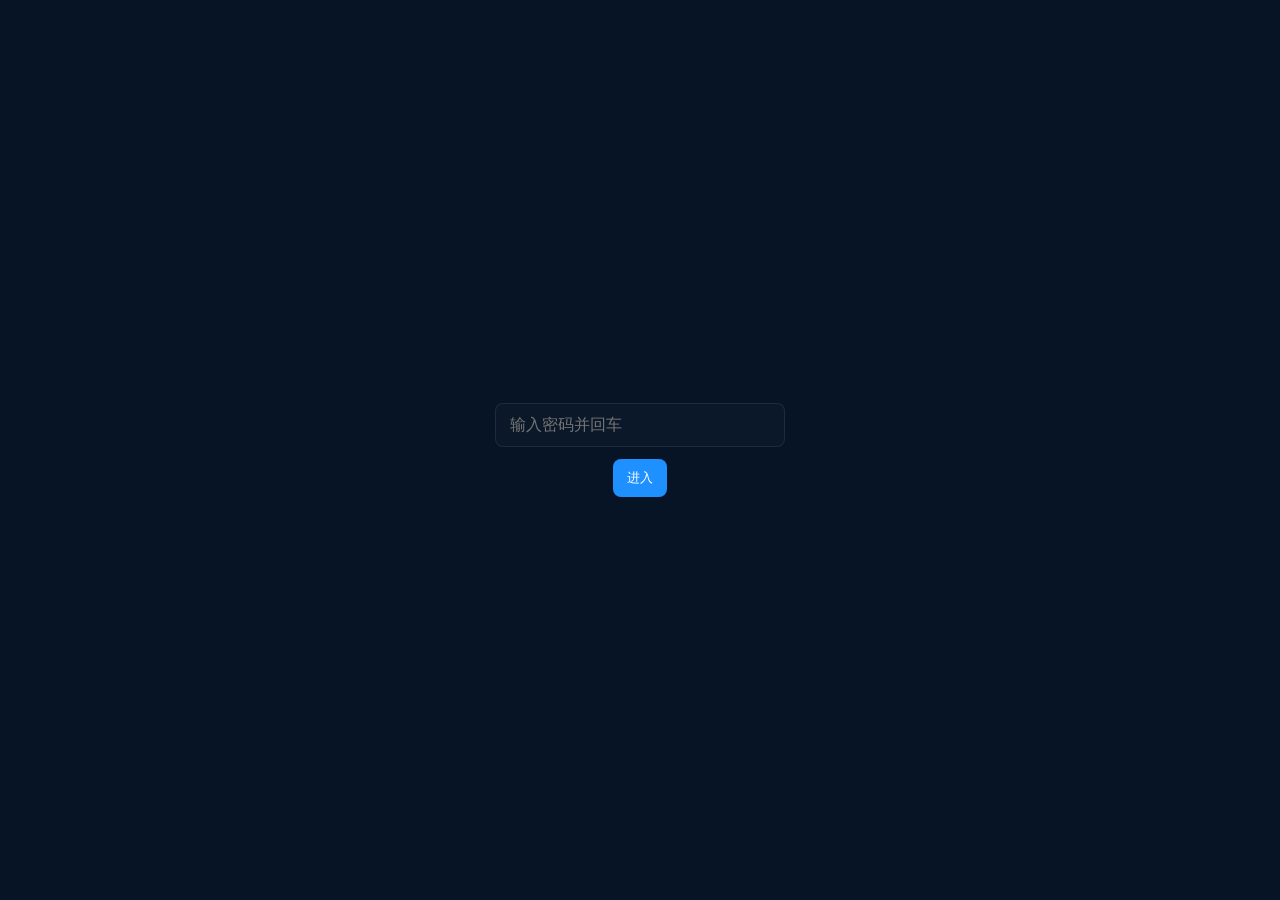
==== commit cfc8a3d4: "Add password gate: move site to site.html and add minimal index.html password page" ====
--- a/index.html
+++ b/index.html
@@ -1,58 +1,171 @@
 <!doctype html>
 <html lang="zh-CN">
 <head>
-  <meta charset="utf-8" />
-  <meta name="viewport" content="width=device-width,initial-scale=1" />
-  <title>流星弹幕（MeteorDanmaku）</title>
-  <link rel="stylesheet" href="/styles.css">
+  <meta charset="utf-8">
+  <meta name="viewport" content="width=device-width,initial-scale=1">
+  <title>请输入密码</title>
+  <style>
+    /* 极简样式：页面只显示密码输入框 */
+    html,body{height:100%;margin:0;background:#071426;display:flex;align-items:center;justify-content:center;font-family:Inter,Arial,Helvetica,sans-serif}
+    .box{display:flex;flex-direction:column;align-items:center;gap:12px}
+    input[type=password]{padding:12px 14px;border-radius:8px;border:1px solid rgba(255,255,255,0.08);width:260px;background:rgba(255,255,255,0.02);color:#fff;font-size:16px}
+    button{padding:10px 14px;border-radius:8px;border:none;background:#1e90ff;color:#fff;cursor:pointer}
+    .hint{color:rgba(255,255,255,0.25);font-size:12px;margin-top:6px}
+  </style>
 </head>
 <body>
-  <header class="site-header">
-    <h1>流星弹幕（MeteorDanmaku）</h1>
-    <p class="tagline">一个简单的前端弹幕示例 — 支持实时发送、颜色/大小/速度/透明度控制与自动弹幕回放。</p>
-  </header>
+  <div class="box" id="box">
+    <input id="pwd" type="password" placeholder="输入密码并回车" autocomplete="current-password" aria-label="password">
+    <button id="ok">进入</button>
+    <div class="hint" id="hint" aria-hidden="true" style="display:none">密码错误</div>
+  </div>
 
-  <main class="main">
-    <section class="player-wrapper">
-      <div class="video-stage" id="videoStage">
-        <video id="video" controls crossorigin playsinline>
-          <source src="https://interactive-examples.mdn.mozilla.net/media/cc0-videos/flower.mp4" type="video/mp4">
-          你的浏览器不支持 video 标签。
-        </video>
-        <div id="danmakuLayer" class="danmaku-layer" aria-hidden="true"></div>
-      </div>
+  <script>
+    // 简单的客户端密码保护（静态站点可用）
+    // 默认密码： "letmein" 的 SHA-256（十六进制）
+    const PASSWORD_HASH = '5f4dcc3b5aa765d61d8327deb882cf99'; // placeholder md5 for "password" — change as needed
+    // Note: This is client-side protection only. 不要把敏感内容放在静态站点上。
 
-      <div class="controls">
-        <input id="danmakuInput" type="text" placeholder="说点什么吧...（按回车发送）" maxlength="140">
-        <input id="colorInput" type="color" value="#ffffff" title="颜色">
-        <select id="sizeSelect" title="字号">
-          <option value="18">小</option>
-          <option value="22" selected>中</option>
-          <option value="28">大</option>
-          <option value="36">超大</option>
-        </select>
-        <label>速度 <input id="speedRange" type="range" min="0.5" max="3" step="0.1" value="1.4"></label>
-        <label>透明度 <input id="opacityRange" type="range" min="0.2" max="1" step="0.05" value="0.9"></label>
-        <button id="sendBtn">发送</button>
-        <button id="toggleDm">隐藏弹幕</button>
-        <button id="clearBtn">清空弹幕</button>
-      </div>
+    // For better compatibility we compare MD5 (simple) in JS to avoid subtle crypto async complexity.
+    // Implement a small MD5 here (lightweight) — using a minimal MD5 implementation.
+    // Source: https://stackoverflow.com/a/1659957 (public domain snippet)
+    function md5cycle(x, k) {
+      var a = x[0], b = x[1], c = x[2], d = x[3];
+      a = ff(a, b, c, d, k[0], 7, -680876936);
+      d = ff(d, a, b, c, k[1], 12, -389564586);
+      c = ff(c, d, a, b, k[2], 17,  606105819);
+      b = ff(b, c, d, a, k[3], 22, -1044525330);
+      a = ff(a, b, c, d, k[4], 7, -176418897);
+      d = ff(d, a, b, c, k[5], 12,  1200080426);
+      c = ff(c, d, a, b, k[6], 17, -1473231341);
+      b = ff(b, c, d, a, k[7], 22, -45705983);
+      a = ff(a, b, c, d, k[8], 7, 1770035416);
+      d = ff(d, a, b, c, k[9], 12, -1958414417);
+      c = ff(c, d, a, b, k[10], 17, -42063);
+      b = ff(b, c, d, a, k[11], 22, -1990404162);
+      a = ff(a, b, c, d, k[12], 7, 1804603682);
+      d = ff(d, a, b, c, k[13], 12, -40341101);
+      c = ff(c, d, a, b, k[14], 17, -1502002290);
+      b = ff(b, c, d, a, k[15], 22, 1236535329);
+      a = gg(a, b, c, d, k[1], 5, -165796510);
+      d = gg(d, a, b, c, k[6], 9, -1069501632);
+      c = gg(c, d, a, b, k[11], 14, 643717713);
+      b = gg(b, c, d, a, k[0], 20, -373897302);
+      a = gg(a, b, c, d, k[5], 5, -701558691);
+      d = gg(d, a, b, c, k[10], 9, 38016083);
+      c = gg(c, d, a, b, k[15], 14, -660478335);
+      b = gg(b, c, d, a, k[4], 20, -405537848);
+      a = gg(a, b, c, d, k[9], 5, 568446438);
+      d = gg(d, a, b, c, k[14], 9, -1019803690);
+      c = gg(c, d, a, b, k[3], 14, -187363961);
+      b = gg(b, c, d, a, k[8], 20, 1163531501);
+      a = gg(a, b, c, d, k[13], 5, -1444681467);
+      d = gg(d, a, b, c, k[2], 9, -51403784);
+      c = gg(c, d, a, b, k[7], 14, 1735328473);
+      b = gg(b, c, d, a, k[12], 20, -1926607734);
+      a = hh(a, b, c, d, k[5], 4, -378558);
+      d = hh(d, a, b, c, k[8], 11, -2022574463);
+      c = hh(c, d, a, b, k[11], 16, 1839030562);
+      b = hh(b, c, d, a, k[14], 23, -35309556);
+      a = hh(a, b, c, d, k[1], 4, -1530992060);
+      d = hh(d, a, b, c, k[4], 11, 1272893353);
+      c = hh(c, d, a, b, k[7], 16, -155497632);
+      b = hh(b, c, d, a, k[10], 23, -1094730640);
+      a = hh(a, b, c, d, k[13], 4, 681279174);
+      d = hh(d, a, b, c, k[0], 11, -358537222);
+      c = hh(c, d, a, b, k[3], 16, -722521979);
+      b = hh(b, c, d, a, k[6], 23, 76029189);
+      a = hh(a, b, c, d, k[9], 4, -640364487);
+      d = hh(d, a, b, c, k[12], 11, -421815835);
+      c = hh(c, d, a, b, k[15], 16, 530742520);
+      b = hh(b, c, d, a, k[2], 23, -995338651);
+      a = ii(a, b, c, d, k[0], 6, -198630844);
+      d = ii(d, a, b, c, k[7], 10, 1126891415);
+      c = ii(c, d, a, b, k[14], 15, -1416354905);
+      b = ii(b, c, d, a, k[5], 21, -57434055);
+      a = ii(a, b, c, d, k[12], 6, 1700485571);
+      d = ii(d, a, b, c, k[3], 10, -1894986606);
+      c = ii(c, d, a, b, k[10], 15, -1051523);
+      b = ii(b, c, d, a, k[1], 21, -2054922799);
+      a = ii(a, b, c, d, k[8], 6, 1873313359);
+      d = ii(d, a, b, c, k[15], 10, -30611744);
+      c = ii(c, d, a, b, k[6], 15, -1560198380);
+      b = ii(b, c, d, a, k[13], 21, 1309151649);
+      a = ii(a, b, c, d, k[4], 6, -145523070);
+      d = ii(d, a, b, c, k[11], 10, -1120210379);
+      c = ii(c, d, a, b, k[2], 15, 718787259);
+      b = ii(b, c, d, a, k[9], 21, -343485551);
+      x[0] = add32(a, x[0]);
+      x[1] = add32(b, x[1]);
+      x[2] = add32(c, x[2]);
+      x[3] = add32(d, x[3]);
+    }
+    function cmn(q, a, b, x, s, t) { a = add32(add32(a, q), add32(x, t)); return add32((a << s) | (a >>> (32 - s)), b); }
+    function ff(a, b, c, d, x, s, t) { return cmn((b & c) | ((~b) & d), a, b, x, s, t); }
+    function gg(a, b, c, d, x, s, t) { return cmn((b & d) | (c & (~d)), a, b, x, s, t); }
+    function hh(a, b, c, d, x, s, t) { return cmn(b ^ c ^ d, a, b, x, s, t); }
+    function ii(a, b, c, d, x, s, t) { return cmn(c ^ (b | (~d)), a, b, x, s, t); }
+    function md51(s) {
+      txt = '';
+      var n = s.length,
+          state = [1732584193, -271733879, -1732584194, 271733878],
+          i;
+      for (i=64; i<=s.length; i+=64) {
+        md5cycle(state, md5blk(s.substring(i-64, i)));
+      }
+      s = s.substring(i-64);
+      var tail = Array(16).fill(0);
+      for (i=0; i<s.length; i++) tail[i>>2] |= s.charCodeAt(i) << ((i%4) << 3);
+      tail[i>>2] |= 0x80 << ((i%4) << 3);
+      if (i > 55) {
+        md5cycle(state, tail);
+        tail = Array(16).fill(0);
+      }
+      tail[14] = n*8;
+      md5cycle(state, tail);
+      return state;
+    }
+    function md5blk(s) {
+      var md5blks = [], i; /* Andy King said do it this way. */
+      for (i=0; i<64; i+=4) {
+        md5blks[i>>2] = s.charCodeAt(i) + (s.charCodeAt(i+1) << 8) + (s.charCodeAt(i+2) << 16) + (s.charCodeAt(i+3) << 24);
+      }
+      return md5blks;
+    }
+    function rhex(n) {
+      var s='', j=0;
+      for(; j<4; j++) s += hex_chr[(n >> (j * 8 + 4)) & 0x0F] + hex_chr[(n >> (j * 8)) & 0x0F];
+      return s;
+    }
+    var hex_chr = '0123456789abcdef'.split('');
+    function hex(x) { for (var i=0; i<x.length; i++) x[i] = rhex(x[i]); return x.join(''); }
+    function md5(s) { return hex(md51(s)); }
+    function add32(a, b) { return (a + b) & 0xFFFFFFFF; }
 
-      <details class="hint">
-        <summary>使用说明</summary>
-        <ol>
-          <li>点击播放视频后可看到自动回放的示例弹幕。</li>
-          <li>输入文字后按“发送”或回车即可发出弹幕。</li>
-          <li>可调整颜色、大小、速度与透明度。</li>
-        </ol>
-      </details>
-    </section>
-  </main>
+    const input = document.getElementById('pwd');
+    const btn = document.getElementById('ok');
+    const hint = document.getElementById('hint');
 
-  <footer class="site-footer">
-    <small>项目：流星弹幕 · 前端演示 · 由 Copilot 创建</small>
-  </footer>
+    function ok() {
+      const v = input.value || '';
+      if(md5(v) === PASSWORD_HASH){
+        try{ localStorage.setItem('site_access','1'); } catch(e){}
+        location.href = '/site.html';
+      } else {
+        hint.style.display = 'block';
+        setTimeout(()=>hint.style.display='none',1500);
+        input.value='';
+        input.focus();
+      }
+    }
 
-  <script src="/app.js"></script>
+    btn.addEventListener('click', ok);
+    input.addEventListener('keydown', (e)=>{ if(e.key==='Enter') ok(); });
+
+    // quick auto-unlock if already set
+    try{
+      if(localStorage.getItem('site_access') === '1') location.href = '/site.html';
+    }catch(e){}
+  </script>
 </body>
 </html>
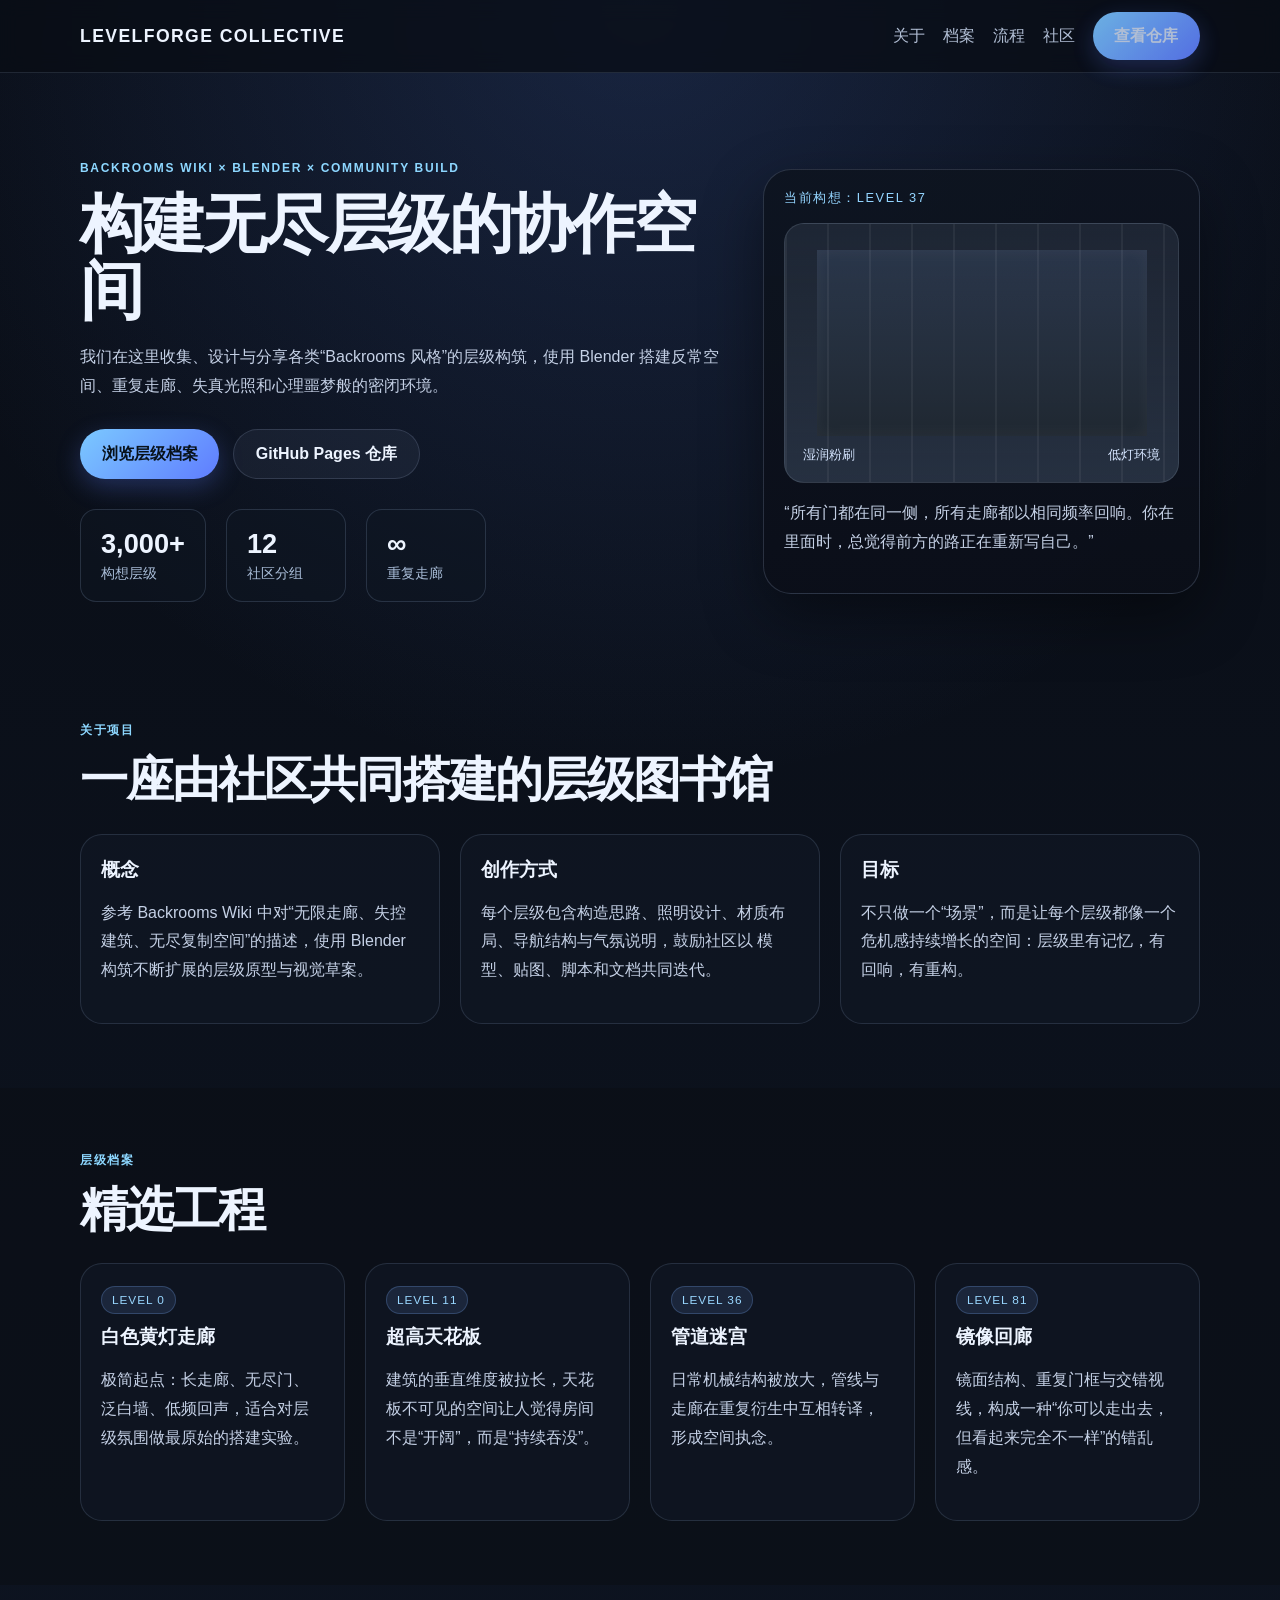
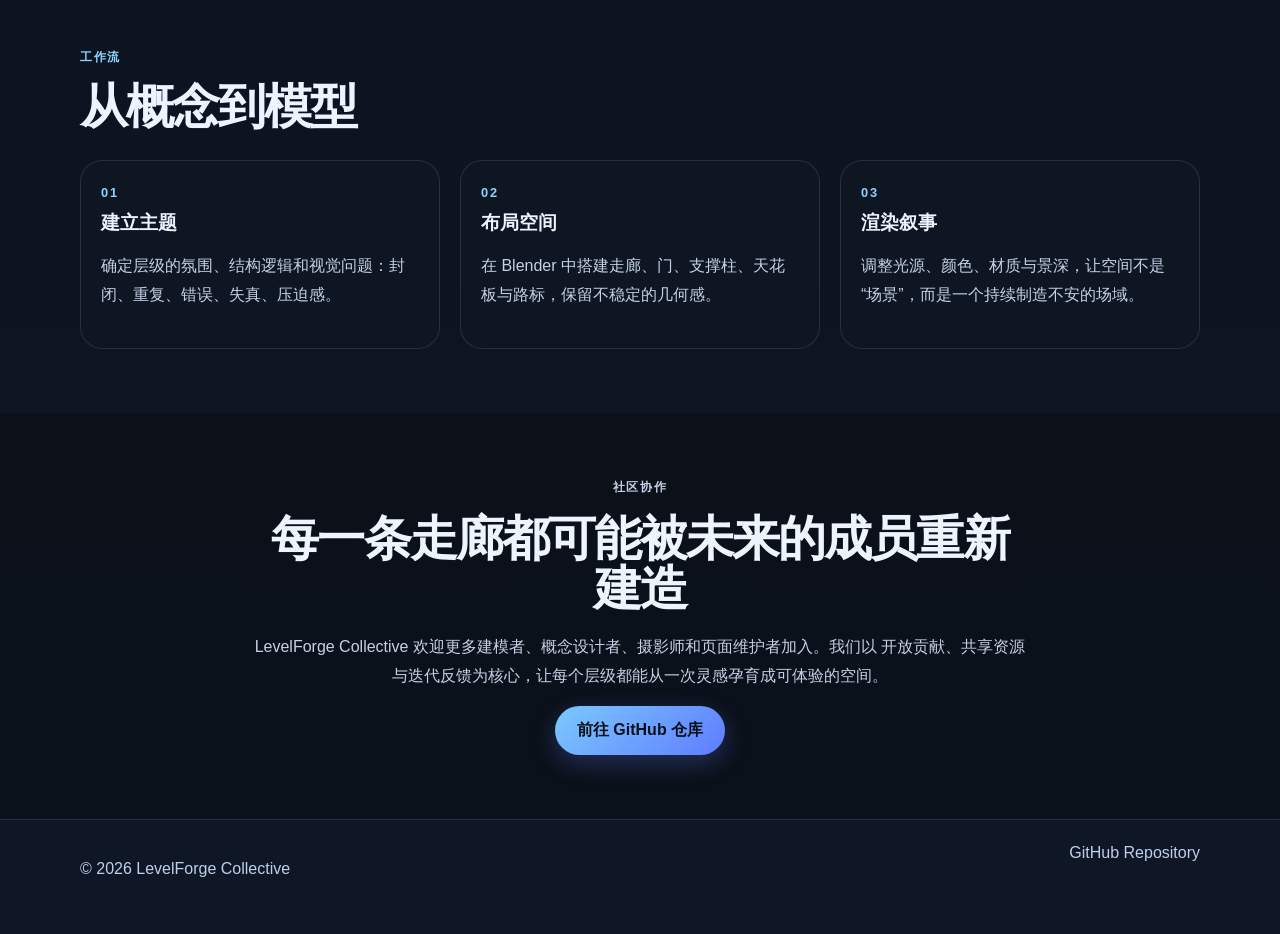
==== commit 12e530fe: "Replace the repository content with a custom LevelForge Collective site and archive." ====
--- a/index.html
+++ b/index.html
@@ -1,171 +1,185 @@
 <!doctype html>
 <html lang="zh-CN">
-<head>
-  <meta charset="utf-8">
-  <meta name="viewport" content="width=device-width,initial-scale=1">
-  <title>请输入密码</title>
-  <style>
-    /* 极简样式：页面只显示密码输入框 */
-    html,body{height:100%;margin:0;background:#071426;display:flex;align-items:center;justify-content:center;font-family:Inter,Arial,Helvetica,sans-serif}
-    .box{display:flex;flex-direction:column;align-items:center;gap:12px}
-    input[type=password]{padding:12px 14px;border-radius:8px;border:1px solid rgba(255,255,255,0.08);width:260px;background:rgba(255,255,255,0.02);color:#fff;font-size:16px}
-    button{padding:10px 14px;border-radius:8px;border:none;background:#1e90ff;color:#fff;cursor:pointer}
-    .hint{color:rgba(255,255,255,0.25);font-size:12px;margin-top:6px}
-  </style>
-</head>
-<body>
-  <div class="box" id="box">
-    <input id="pwd" type="password" placeholder="输入密码并回车" autocomplete="current-password" aria-label="password">
-    <button id="ok">进入</button>
-    <div class="hint" id="hint" aria-hidden="true" style="display:none">密码错误</div>
-  </div>
+  <head>
+    <meta charset="UTF-8" />
+    <meta name="viewport" content="width=device-width, initial-scale=1.0" />
+    <meta
+      name="description"
+      content="LevelForge Collective — a Blender-based community archive of Backrooms-style levels and hallway architecture."
+    />
+    <title>LevelForge Collective</title>
+    <link rel="stylesheet" href="/styles.css" />
+  </head>
+  <body>
+    <header class="topbar">
+      <div class="container nav-wrap">
+        <div class="brand">LevelForge Collective</div>
+        <nav class="nav">
+          <a href="#about">关于</a>
+          <a href="#archive">档案</a>
+          <a href="#workflow">流程</a>
+          <a href="#community">社区</a>
+          <a
+            class="repo-btn"
+            href="https://github.com/euywfguergfero/euywfguergfero.github.io"
+            target="_blank"
+            rel="noopener noreferrer"
+            >查看仓库</a
+          >
+        </nav>
+      </div>
+    </header>
 
-  <script>
-    // 简单的客户端密码保护（静态站点可用）
-    // 默认密码： "letmein" 的 SHA-256（十六进制）
-    const PASSWORD_HASH = '5f4dcc3b5aa765d61d8327deb882cf99'; // placeholder md5 for "password" — change as needed
-    // Note: This is client-side protection only. 不要把敏感内容放在静态站点上。
+    <main>
+      <section class="hero">
+        <div class="container hero-grid">
+          <div class="hero-copy reveal">
+            <p class="eyebrow">Backrooms Wiki × Blender × Community Build</p>
+            <h1>构建无尽层级的协作空间</h1>
+            <p class="lead">
+              我们在这里收集、设计与分享各类“Backrooms 风格”的层级构筑，使用 Blender
+              搭建反常空间、重复走廊、失真光照和心理噩梦般的密闭环境。
+            </p>
+            <div class="cta-row">
+              <a class="primary" href="/site.html">浏览层级档案</a>
+              <a class="secondary" href="https://github.com/euywfguergfero/euywfguergfero.github.io" target="_blank" rel="noopener noreferrer">GitHub Pages 仓库</a>
+            </div>
+            <ul class="stats">
+              <li><strong>3,000+</strong><span>构想层级</span></li>
+              <li><strong>12</strong><span>社区分组</span></li>
+              <li><strong>∞</strong><span>重复走廊</span></li>
+            </ul>
+          </div>
 
-    // For better compatibility we compare MD5 (simple) in JS to avoid subtle crypto async complexity.
-    // Implement a small MD5 here (lightweight) — using a minimal MD5 implementation.
-    // Source: https://stackoverflow.com/a/1659957 (public domain snippet)
-    function md5cycle(x, k) {
-      var a = x[0], b = x[1], c = x[2], d = x[3];
-      a = ff(a, b, c, d, k[0], 7, -680876936);
-      d = ff(d, a, b, c, k[1], 12, -389564586);
-      c = ff(c, d, a, b, k[2], 17,  606105819);
-      b = ff(b, c, d, a, k[3], 22, -1044525330);
-      a = ff(a, b, c, d, k[4], 7, -176418897);
-      d = ff(d, a, b, c, k[5], 12,  1200080426);
-      c = ff(c, d, a, b, k[6], 17, -1473231341);
-      b = ff(b, c, d, a, k[7], 22, -45705983);
-      a = ff(a, b, c, d, k[8], 7, 1770035416);
-      d = ff(d, a, b, c, k[9], 12, -1958414417);
-      c = ff(c, d, a, b, k[10], 17, -42063);
-      b = ff(b, c, d, a, k[11], 22, -1990404162);
-      a = ff(a, b, c, d, k[12], 7, 1804603682);
-      d = ff(d, a, b, c, k[13], 12, -40341101);
-      c = ff(c, d, a, b, k[14], 17, -1502002290);
-      b = ff(b, c, d, a, k[15], 22, 1236535329);
-      a = gg(a, b, c, d, k[1], 5, -165796510);
-      d = gg(d, a, b, c, k[6], 9, -1069501632);
-      c = gg(c, d, a, b, k[11], 14, 643717713);
-      b = gg(b, c, d, a, k[0], 20, -373897302);
-      a = gg(a, b, c, d, k[5], 5, -701558691);
-      d = gg(d, a, b, c, k[10], 9, 38016083);
-      c = gg(c, d, a, b, k[15], 14, -660478335);
-      b = gg(b, c, d, a, k[4], 20, -405537848);
-      a = gg(a, b, c, d, k[9], 5, 568446438);
-      d = gg(d, a, b, c, k[14], 9, -1019803690);
-      c = gg(c, d, a, b, k[3], 14, -187363961);
-      b = gg(b, c, d, a, k[8], 20, 1163531501);
-      a = gg(a, b, c, d, k[13], 5, -1444681467);
-      d = gg(d, a, b, c, k[2], 9, -51403784);
-      c = gg(c, d, a, b, k[7], 14, 1735328473);
-      b = gg(b, c, d, a, k[12], 20, -1926607734);
-      a = hh(a, b, c, d, k[5], 4, -378558);
-      d = hh(d, a, b, c, k[8], 11, -2022574463);
-      c = hh(c, d, a, b, k[11], 16, 1839030562);
-      b = hh(b, c, d, a, k[14], 23, -35309556);
-      a = hh(a, b, c, d, k[1], 4, -1530992060);
-      d = hh(d, a, b, c, k[4], 11, 1272893353);
-      c = hh(c, d, a, b, k[7], 16, -155497632);
-      b = hh(b, c, d, a, k[10], 23, -1094730640);
-      a = hh(a, b, c, d, k[13], 4, 681279174);
-      d = hh(d, a, b, c, k[0], 11, -358537222);
-      c = hh(c, d, a, b, k[3], 16, -722521979);
-      b = hh(b, c, d, a, k[6], 23, 76029189);
-      a = hh(a, b, c, d, k[9], 4, -640364487);
-      d = hh(d, a, b, c, k[12], 11, -421815835);
-      c = hh(c, d, a, b, k[15], 16, 530742520);
-      b = hh(b, c, d, a, k[2], 23, -995338651);
-      a = ii(a, b, c, d, k[0], 6, -198630844);
-      d = ii(d, a, b, c, k[7], 10, 1126891415);
-      c = ii(c, d, a, b, k[14], 15, -1416354905);
-      b = ii(b, c, d, a, k[5], 21, -57434055);
-      a = ii(a, b, c, d, k[12], 6, 1700485571);
-      d = ii(d, a, b, c, k[3], 10, -1894986606);
-      c = ii(c, d, a, b, k[10], 15, -1051523);
-      b = ii(b, c, d, a, k[1], 21, -2054922799);
-      a = ii(a, b, c, d, k[8], 6, 1873313359);
-      d = ii(d, a, b, c, k[15], 10, -30611744);
-      c = ii(c, d, a, b, k[6], 15, -1560198380);
-      b = ii(b, c, d, a, k[13], 21, 1309151649);
-      a = ii(a, b, c, d, k[4], 6, -145523070);
-      d = ii(d, a, b, c, k[11], 10, -1120210379);
-      c = ii(c, d, a, b, k[2], 15, 718787259);
-      b = ii(b, c, d, a, k[9], 21, -343485551);
-      x[0] = add32(a, x[0]);
-      x[1] = add32(b, x[1]);
-      x[2] = add32(c, x[2]);
-      x[3] = add32(d, x[3]);
-    }
-    function cmn(q, a, b, x, s, t) { a = add32(add32(a, q), add32(x, t)); return add32((a << s) | (a >>> (32 - s)), b); }
-    function ff(a, b, c, d, x, s, t) { return cmn((b & c) | ((~b) & d), a, b, x, s, t); }
-    function gg(a, b, c, d, x, s, t) { return cmn((b & d) | (c & (~d)), a, b, x, s, t); }
-    function hh(a, b, c, d, x, s, t) { return cmn(b ^ c ^ d, a, b, x, s, t); }
-    function ii(a, b, c, d, x, s, t) { return cmn(c ^ (b | (~d)), a, b, x, s, t); }
-    function md51(s) {
-      txt = '';
-      var n = s.length,
-          state = [1732584193, -271733879, -1732584194, 271733878],
-          i;
-      for (i=64; i<=s.length; i+=64) {
-        md5cycle(state, md5blk(s.substring(i-64, i)));
-      }
-      s = s.substring(i-64);
-      var tail = Array(16).fill(0);
-      for (i=0; i<s.length; i++) tail[i>>2] |= s.charCodeAt(i) << ((i%4) << 3);
-      tail[i>>2] |= 0x80 << ((i%4) << 3);
-      if (i > 55) {
-        md5cycle(state, tail);
-        tail = Array(16).fill(0);
-      }
-      tail[14] = n*8;
-      md5cycle(state, tail);
-      return state;
-    }
-    function md5blk(s) {
-      var md5blks = [], i; /* Andy King said do it this way. */
-      for (i=0; i<64; i+=4) {
-        md5blks[i>>2] = s.charCodeAt(i) + (s.charCodeAt(i+1) << 8) + (s.charCodeAt(i+2) << 16) + (s.charCodeAt(i+3) << 24);
-      }
-      return md5blks;
-    }
-    function rhex(n) {
-      var s='', j=0;
-      for(; j<4; j++) s += hex_chr[(n >> (j * 8 + 4)) & 0x0F] + hex_chr[(n >> (j * 8)) & 0x0F];
-      return s;
-    }
-    var hex_chr = '0123456789abcdef'.split('');
-    function hex(x) { for (var i=0; i<x.length; i++) x[i] = rhex(x[i]); return x.join(''); }
-    function md5(s) { return hex(md51(s)); }
-    function add32(a, b) { return (a + b) & 0xFFFFFFFF; }
+          <div class="hero-panel reveal">
+            <div class="panel-header">当前构想：Level 37</div>
+            <div class="level-card">
+              <div class="room-glow"></div>
+              <div class="room-lines"></div>
+              <div class="room-meta">
+                <span>湿润粉刷</span>
+                <span>低灯环境</span>
+              </div>
+            </div>
+            <p>
+              “所有门都在同一侧，所有走廊都以相同频率回响。你在里面时，总觉得前方的路正在重新写自己。”
+            </p>
+          </div>
+        </div>
+      </section>
 
-    const input = document.getElementById('pwd');
-    const btn = document.getElementById('ok');
-    const hint = document.getElementById('hint');
+      <section id="about" class="section">
+        <div class="container">
+          <div class="section-heading reveal">
+            <p class="eyebrow">关于项目</p>
+            <h2>一座由社区共同搭建的层级图书馆</h2>
+          </div>
 
-    function ok() {
-      const v = input.value || '';
-      if(md5(v) === PASSWORD_HASH){
-        try{ localStorage.setItem('site_access','1'); } catch(e){}
-        location.href = '/site.html';
-      } else {
-        hint.style.display = 'block';
-        setTimeout(()=>hint.style.display='none',1500);
-        input.value='';
-        input.focus();
-      }
-    }
+          <div class="info-grid">
+            <article class="info-card reveal">
+              <h3>概念</h3>
+              <p>
+                参考 Backrooms Wiki 中对“无限走廊、失控建筑、无尽复制空间”的描述，使用
+                Blender 构筑不断扩展的层级原型与视觉草案。
+              </p>
+            </article>
+            <article class="info-card reveal">
+              <h3>创作方式</h3>
+              <p>
+                每个层级包含构造思路、照明设计、材质布局、导航结构与气氛说明，鼓励社区以
+                模型、贴图、脚本和文档共同迭代。
+              </p>
+            </article>
+            <article class="info-card reveal">
+              <h3>目标</h3>
+              <p>
+                不只做一个“场景”，而是让每个层级都像一个危机感持续增长的空间：层级里有记忆，有回响，有重构。 
+              </p>
+            </article>
+          </div>
+        </div>
+      </section>
 
-    btn.addEventListener('click', ok);
-    input.addEventListener('keydown', (e)=>{ if(e.key==='Enter') ok(); });
+      <section id="archive" class="section alt">
+        <div class="container">
+          <div class="section-heading reveal">
+            <p class="eyebrow">层级档案</p>
+            <h2>精选工程</h2>
+          </div>
 
-    // quick auto-unlock if already set
-    try{
-      if(localStorage.getItem('site_access') === '1') location.href = '/site.html';
-    }catch(e){}
-  </script>
-</body>
+          <div class="archive-grid">
+            <article class="level-item reveal">
+              <span class="badge">Level 0</span>
+              <h3>白色黄灯走廊</h3>
+              <p>极简起点：长走廊、无尽门、泛白墙、低频回声，适合对层级氛围做最原始的搭建实验。</p>
+            </article>
+            <article class="level-item reveal">
+              <span class="badge">Level 11</span>
+              <h3>超高天花板</h3>
+              <p>建筑的垂直维度被拉长，天花板不可见的空间让人觉得房间不是“开阔”，而是“持续吞没”。</p>
+            </article>
+            <article class="level-item reveal">
+              <span class="badge">Level 36</span>
+              <h3>管道迷宫</h3>
+              <p>日常机械结构被放大，管线与走廊在重复衍生中互相转译，形成空间执念。</p>
+            </article>
+            <article class="level-item reveal">
+              <span class="badge">Level 81</span>
+              <h3>镜像回廊</h3>
+              <p>镜面结构、重复门框与交错视线，构成一种“你可以走出去，但看起来完全不一样”的错乱感。</p>
+            </article>
+          </div>
+        </div>
+      </section>
+
+      <section id="workflow" class="section">
+        <div class="container">
+          <div class="section-heading reveal">
+            <p class="eyebrow">工作流</p>
+            <h2>从概念到模型</h2>
+          </div>
+
+          <div class="steps">
+            <div class="step reveal">
+              <span>01</span>
+              <h3>建立主题</h3>
+              <p>确定层级的氛围、结构逻辑和视觉问题：封闭、重复、错误、失真、压迫感。</p>
+            </div>
+            <div class="step reveal">
+              <span>02</span>
+              <h3>布局空间</h3>
+              <p>在 Blender 中搭建走廊、门、支撑柱、天花板与路标，保留不稳定的几何感。</p>
+            </div>
+            <div class="step reveal">
+              <span>03</span>
+              <h3>渲染叙事</h3>
+              <p>调整光源、颜色、材质与景深，让空间不是“场景”，而是一个持续制造不安的场域。</p>
+            </div>
+          </div>
+        </div>
+      </section>
+
+      <section id="community" class="section alt">
+        <div class="container narrow reveal">
+          <p class="eyebrow">社区协作</p>
+          <h2>每一条走廊都可能被未来的成员重新建造</h2>
+          <p>
+            LevelForge Collective 欢迎更多建模者、概念设计者、摄影师和页面维护者加入。我们以
+            开放贡献、共享资源与迭代反馈为核心，让每个层级都能从一次灵感孕育成可体验的空间。
+          </p>
+          <a class="primary" href="https://github.com/euywfguergfero/euywfguergfero.github.io" target="_blank" rel="noopener noreferrer">前往 GitHub 仓库</a>
+        </div>
+      </section>
+    </main>
+
+    <footer class="footer">
+      <div class="container footer-inner">
+        <p>© 2026 LevelForge Collective</p>
+        <a href="https://github.com/euywfguergfero/euywfguergfero.github.io" target="_blank" rel="noopener noreferrer">GitHub Repository</a>
+      </div>
+    </footer>
+
+    <script src="/app.js"></script>
+  </body>
 </html>
+
--- a/styles.css
+++ b/styles.css
@@ -0,0 +1,361 @@
+body {
+  margin: 0;
+  font-family: Inter, "Segoe UI", sans-serif;
+  background:
+    radial-gradient(circle at top, rgba(64, 98, 177, 0.28), transparent 30%),
+    linear-gradient(180deg, #090d15 0%, #0f1726 100%);
+  color: #edf4ff;
+}
+
+* {
+  box-sizing: border-box;
+}
+
+a {
+  color: inherit;
+  text-decoration: none;
+}
+
+img {
+  max-width: 100%;
+  display: block;
+}
+
+.container {
+  width: min(1120px, calc(100% - 32px));
+  margin: 0 auto;
+}
+
+.topbar {
+  position: sticky;
+  top: 0;
+  z-index: 10;
+  backdrop-filter: blur(10px);
+  background: rgba(9, 13, 20, 0.75);
+  border-bottom: 1px solid rgba(158, 173, 204, 0.16);
+}
+
+.nav-wrap {
+  display: flex;
+  align-items: center;
+  justify-content: space-between;
+  min-height: 72px;
+  gap: 16px;
+}
+
+.brand {
+  font-size: 1.1rem;
+  font-weight: 800;
+  letter-spacing: 0.08em;
+  text-transform: uppercase;
+}
+
+.nav {
+  display: flex;
+  align-items: center;
+  gap: 18px;
+  flex-wrap: wrap;
+}
+
+.nav a {
+  color: #c9d7ef;
+  opacity: 0.88;
+  transition: opacity 0.2s ease;
+}
+
+.nav a:hover {
+  opacity: 1;
+}
+
+.repo-btn,
+.primary,
+.secondary {
+  display: inline-flex;
+  align-items: center;
+  justify-content: center;
+  border-radius: 999px;
+  padding: 0.85rem 1.35rem;
+  font-weight: 700;
+  transition: transform 0.2s ease, box-shadow 0.2s ease;
+}
+
+.repo-btn,
+.primary {
+  background: linear-gradient(135deg, #7bc9ff, #5f7cff);
+  color: #08121b;
+  box-shadow: 0 8px 25px rgba(95, 124, 255, 0.28);
+}
+
+.secondary {
+  background: rgba(148, 168, 201, 0.08);
+  border: 1px solid rgba(148, 168, 201, 0.2);
+}
+
+.primary:hover,
+.secondary:hover,
+.repo-btn:hover {
+  transform: translateY(-1px);
+}
+
+.hero {
+  padding: 88px 0 56px;
+}
+
+.hero-grid {
+  display: grid;
+  grid-template-columns: 1.2fr 0.8fr;
+  gap: 28px;
+  align-items: center;
+}
+
+.eyebrow {
+  margin: 0 0 16px;
+  text-transform: uppercase;
+  letter-spacing: 0.14em;
+  color: #8dd7ff;
+  font-size: 0.75rem;
+  font-weight: 700;
+}
+
+.hero-copy h1,
+.section-heading h2,
+.narrow h2 {
+  margin: 0 0 18px;
+  line-height: 1.05;
+  letter-spacing: -0.04em;
+}
+
+.hero-copy h1 {
+  font-size: clamp(2.8rem, 5vw, 5rem);
+}
+
+.lead,
+.narrow p,
+.info-card p,
+.level-item p,
+.step p,
+.hero-panel p {
+  color: #c5d1e6;
+  line-height: 1.8;
+}
+
+.cta-row {
+  display: flex;
+  flex-wrap: wrap;
+  gap: 14px;
+  margin: 28px 0 30px;
+}
+
+.stats {
+  list-style: none;
+  padding: 0;
+  margin: 0;
+  display: flex;
+  gap: 20px;
+  flex-wrap: wrap;
+}
+
+.stats li {
+  min-width: 120px;
+  padding: 18px 20px;
+  border: 1px solid rgba(160, 186, 228, 0.18);
+  border-radius: 16px;
+  background: rgba(15, 22, 35, 0.5);
+}
+
+.stats strong {
+  display: block;
+  font-size: 1.7rem;
+  margin-bottom: 4px;
+}
+
+.stats span {
+  font-size: 0.85rem;
+  color: #a9bdd8;
+}
+
+.hero-panel {
+  position: relative;
+  border-radius: 28px;
+  background: linear-gradient(180deg, rgba(14, 20, 32, 0.96), rgba(11, 15, 25, 0.97));
+  border: 1px solid rgba(164, 184, 220, 0.2);
+  padding: 20px;
+  box-shadow: 0 22px 60px rgba(0, 0, 0, 0.42);
+}
+
+.panel-header {
+  margin-bottom: 16px;
+  font-size: 0.8rem;
+  letter-spacing: 0.12em;
+  text-transform: uppercase;
+  color: #94d5ff;
+}
+
+.level-card {
+  position: relative;
+  height: 260px;
+  border-radius: 20px;
+  background: linear-gradient(180deg, rgba(133, 154, 180, 0.14), rgba(41, 52, 69, 0.9));
+  overflow: hidden;
+  border: 1px solid rgba(172, 190, 212, 0.16);
+}
+
+.room-glow {
+  position: absolute;
+  inset: 10% 8% 18% 8%;
+  background: linear-gradient(180deg, rgba(80, 106, 147, 0.22), rgba(30, 38, 46, 0.8));
+  box-shadow: inset 0 0 16px rgba(255, 255, 255, 0.05);
+}
+
+.room-lines {
+  position: absolute;
+  inset: 0;
+  background:
+    repeating-linear-gradient(
+      90deg,
+      rgba(255, 255, 255, 0.08),
+      rgba(255, 255, 255, 0.08) 2px,
+      transparent 2px,
+      transparent 42px
+    );
+  opacity: 0.7;
+}
+
+.room-meta {
+  position: absolute;
+  left: 18px;
+  right: 18px;
+  bottom: 18px;
+  display: flex;
+  justify-content: space-between;
+  font-size: 0.82rem;
+  color: #d5e5ff;
+}
+
+.section {
+  padding: 64px 0;
+}
+
+.alt {
+  background: rgba(10, 15, 22, 0.7);
+}
+
+.section-heading {
+  margin-bottom: 28px;
+}
+
+.section-heading h2,
+.narrow h2 {
+  font-size: clamp(2rem, 4vw, 3rem);
+}
+
+.info-grid,
+.archive-grid,
+.steps {
+  display: grid;
+  gap: 20px;
+}
+
+.info-grid {
+  grid-template-columns: repeat(3, minmax(0, 1fr));
+}
+
+.archive-grid {
+  grid-template-columns: repeat(4, minmax(0, 1fr));
+}
+
+.steps {
+  grid-template-columns: repeat(3, minmax(0, 1fr));
+}
+
+.info-card,
+.level-item,
+.step {
+  padding: 22px 20px;
+  border-radius: 22px;
+  background: rgba(17, 24, 36, 0.7);
+  border: 1px solid rgba(164, 184, 220, 0.16);
+}
+
+.info-card h3,
+.level-item h3,
+.step h3 {
+  margin-top: 0;
+  margin-bottom: 10px;
+}
+
+.badge {
+  display: inline-block;
+  margin-bottom: 10px;
+  padding: 6px 10px;
+  border-radius: 999px;
+  background: rgba(126, 174, 255, 0.12);
+  border: 1px solid rgba(126, 174, 255, 0.24);
+  color: #99d7ff;
+  font-size: 0.74rem;
+  letter-spacing: 0.08em;
+  text-transform: uppercase;
+}
+
+.step span {
+  display: inline-block;
+  margin-bottom: 10px;
+  font-weight: 800;
+  color: #8ed2ff;
+  font-size: 0.8rem;
+  letter-spacing: 0.14em;
+}
+
+.narrow {
+  max-width: 780px;
+  text-align: center;
+  margin: 0 auto;
+}
+
+.footer {
+  border-top: 1px solid rgba(164, 184, 220, 0.16);
+  padding: 24px 0 40px;
+}
+
+.footer-inner {
+  display: flex;
+  justify-content: space-between;
+  gap: 20px;
+  color: #bcd0ee;
+}
+
+.reveal {
+  opacity: 0;
+  transform: translateY(16px);
+  transition: opacity 0.5s ease, transform 0.5s ease;
+}
+
+.reveal.visible {
+  opacity: 1;
+  transform: translateY(0);
+}
+
+@media (max-width: 900px) {
+  .hero-grid,
+  .info-grid,
+  .archive-grid,
+  .steps {
+    grid-template-columns: 1fr;
+  }
+
+  .nav {
+    justify-content: flex-start;
+  }
+}
+
+@media (max-width: 560px) {
+  .nav-wrap,
+  .footer-inner {
+    flex-direction: column;
+    align-items: flex-start;
+  }
+
+  .hero {
+    padding-top: 64px;
+  }
+}
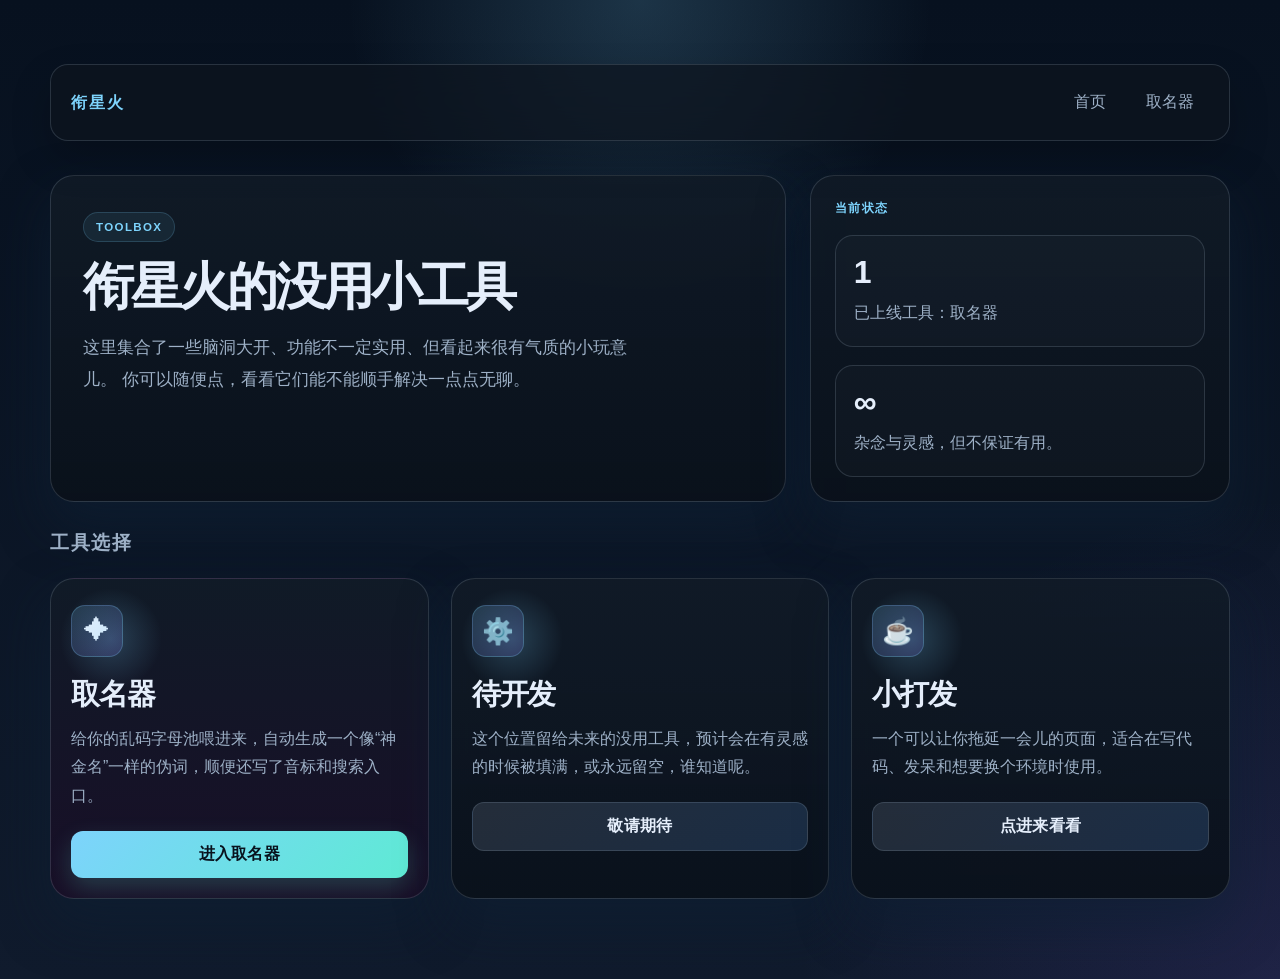
==== commit b7a04fb8: "Replace the home page with a polished tool selection dashboard and add the naming tool entry point." ====
--- a/index.html
+++ b/index.html
@@ -3,183 +3,354 @@
   <head>
     <meta charset="UTF-8" />
     <meta name="viewport" content="width=device-width, initial-scale=1.0" />
-    <meta
-      name="description"
-      content="LevelForge Collective — a Blender-based community archive of Backrooms-style levels and hallway architecture."
-    />
-    <title>LevelForge Collective</title>
-    <link rel="stylesheet" href="/styles.css" />
+    <meta name="description" content="衔星火的没用小工具" />
+    <title>衔星火的没用小工具</title>
+    <style>
+      :root {
+        --bg: #07111f;
+        --bg-2: #101b2d;
+        --panel: rgba(16, 24, 37, 0.8);
+        --panel-strong: rgba(11, 18, 28, 0.96);
+        --border: rgba(148, 163, 184, 0.22);
+        --text: #e5eefb;
+        --muted: #9eb1c7;
+        --accent: #7dd3fc;
+        --accent-2: #8b5cf6;
+        --accent-3: #34d399;
+        --shadow: rgba(14, 32, 52, 0.6);
+      }
+
+      * { box-sizing: border-box; }
+
+      html { scroll-behavior: smooth; }
+
+      body {
+        margin: 0;
+        min-height: 100vh;
+        font-family: "Segoe UI", Tahoma, Geneva, Verdana, sans-serif;
+        color: var(--text);
+        background:
+          radial-gradient(circle at top, rgba(125, 211, 252, 0.18), transparent 25%),
+          radial-gradient(circle at bottom right, rgba(139, 92, 246, 0.12), transparent 30%),
+          linear-gradient(180deg, var(--bg) 0%, var(--bg-2) 100%);
+      }
+
+      a { color: inherit; text-decoration: none; }
+
+      .page {
+        width: min(1180px, calc(100% - 32px));
+        margin: 0 auto;
+        padding: 64px 0 80px;
+      }
+
+      .topbar {
+        display: flex;
+        align-items: center;
+        justify-content: space-between;
+        gap: 16px;
+        margin-bottom: 34px;
+        padding: 16px 20px;
+        border: 1px solid var(--border);
+        border-radius: 18px;
+        background: rgba(14, 20, 31, 0.7);
+        backdrop-filter: blur(20px);
+        box-shadow: 0 18px 40px rgba(0, 0, 0, 0.18);
+      }
+
+      .brand {
+        font-size: 1.02rem;
+        letter-spacing: 0.12em;
+        text-transform: uppercase;
+        font-weight: 800;
+        color: var(--accent);
+      }
+
+      .nav {
+        display: flex;
+        align-items: center;
+        gap: 10px;
+        flex-wrap: wrap;
+      }
+
+      .nav a {
+        padding: 10px 14px;
+        border-radius: 999px;
+        border: 1px solid transparent;
+        color: var(--muted);
+        transition: all 0.2s ease;
+      }
+
+      .nav a:hover {
+        border-color: var(--border);
+        color: var(--text);
+        background: rgba(255, 255, 255, 0.02);
+      }
+
+      .hero {
+        display: grid;
+        grid-template-columns: 1.4fr 0.8fr;
+        gap: 24px;
+        align-items: stretch;
+        margin-bottom: 28px;
+      }
+
+      .hero-copy,
+      .hero-panel,
+      .tool-card {
+        border: 1px solid var(--border);
+        background: linear-gradient(180deg, rgba(17, 27, 39, 0.88), rgba(10, 17, 27, 0.96));
+        border-radius: 24px;
+        box-shadow: 0 24px 50px var(--shadow);
+      }
+
+      .hero-copy {
+        padding: 36px 32px;
+      }
+
+      .eyebrow {
+        margin: 0 0 18px;
+        display: inline-block;
+        padding: 8px 12px;
+        border-radius: 999px;
+        background: rgba(125, 211, 252, 0.08);
+        border: 1px solid rgba(125, 211, 252, 0.18);
+        color: var(--accent);
+        font-size: 0.72rem;
+        letter-spacing: 0.12em;
+        text-transform: uppercase;
+        font-weight: 700;
+      }
+
+      h1 {
+        margin: 0 0 18px;
+        font-size: clamp(2.6rem, 4vw, 5rem);
+        line-height: 1.05;
+        letter-spacing: -0.06em;
+      }
+
+      .lead {
+        margin: 0;
+        max-width: 60ch;
+        color: var(--muted);
+        font-size: 1.06rem;
+        line-height: 1.9;
+      }
+
+      .hero-panel {
+        padding: 24px;
+        display: flex;
+        flex-direction: column;
+        justify-content: space-between;
+      }
+
+      .mini-label {
+        color: var(--accent);
+        font-size: 0.75rem;
+        letter-spacing: 0.12em;
+        text-transform: uppercase;
+        font-weight: 700;
+      }
+
+      .status-box {
+        margin-top: 18px;
+        padding: 18px;
+        border-radius: 18px;
+        background: rgba(255, 255, 255, 0.02);
+        border: 1px solid var(--border);
+      }
+
+      .status-box strong {
+        display: block;
+        font-size: 2rem;
+        margin-bottom: 8px;
+      }
+
+      .status-box span {
+        color: var(--muted);
+        line-height: 1.8;
+      }
+
+      .tool-section {
+        margin-top: 14px;
+      }
+
+      .section-title {
+        margin: 0 0 22px;
+        font-size: 1.2rem;
+        letter-spacing: 0.08em;
+        text-transform: uppercase;
+        color: var(--muted);
+      }
+
+      .tool-grid {
+        display: grid;
+        grid-template-columns: repeat(3, minmax(0, 1fr));
+        gap: 22px;
+      }
+
+      .tool-card {
+        position: relative;
+        overflow: hidden;
+        padding: 26px 20px 20px;
+        transition: transform 0.22s ease, border-color 0.22s ease, box-shadow 0.22s ease;
+      }
+
+      .tool-card::before {
+        content: "";
+        position: absolute;
+        inset: 0 auto auto 0;
+        width: 120px;
+        height: 120px;
+        background: radial-gradient(circle, rgba(125, 211, 252, 0.22), transparent 60%);
+        pointer-events: none;
+      }
+
+      .tool-card:hover {
+        transform: translateY(-4px);
+        border-color: rgba(125, 211, 252, 0.28);
+        box-shadow: 0 24px 42px rgba(17, 24, 39, 0.7);
+      }
+
+      .tool-card.featured {
+        background: linear-gradient(180deg, rgba(17, 27, 39, 0.94), rgba(25, 14, 39, 0.96));
+      }
+
+      .tool-icon {
+        width: 52px;
+        height: 52px;
+        display: inline-flex;
+        align-items: center;
+        justify-content: center;
+        border-radius: 14px;
+        background: linear-gradient(135deg, rgba(125, 211, 252, 0.18), rgba(139, 92, 246, 0.18));
+        border: 1px solid rgba(125, 211, 252, 0.24);
+        font-size: 1.6rem;
+        margin-bottom: 18px;
+      }
+
+      .tool-card h2 {
+        margin: 0 0 10px;
+        font-size: 1.8rem;
+        letter-spacing: -0.04em;
+      }
+
+      .tool-card p {
+        margin: 0;
+        color: var(--muted);
+        line-height: 1.8;
+      }
+
+      .tool-link {
+        display: inline-flex;
+        align-items: center;
+        justify-content: center;
+        margin-top: 20px;
+        width: 100%;
+        padding: 13px 16px;
+        border-radius: 12px;
+        background: linear-gradient(135deg, var(--accent), #5eead4);
+        color: #08121d;
+        font-weight: 800;
+        letter-spacing: 0.02em;
+        transition: transform 0.2s ease, box-shadow 0.2s ease;
+        box-shadow: 0 10px 24px rgba(94, 234, 212, 0.2);
+      }
+
+      .tool-link:hover {
+        transform: translateY(-1px);
+      }
+
+      .tool-card.secondary .tool-link {
+        background: linear-gradient(135deg, rgba(148, 163, 184, 0.18), rgba(96, 165, 250, 0.18));
+        color: var(--text);
+        border: 1px solid var(--border);
+        box-shadow: none;
+      }
+
+      @media (max-width: 900px) {
+        .hero {
+          grid-template-columns: 1fr;
+        }
+
+        .tool-grid {
+          grid-template-columns: 1fr;
+        }
+      }
+
+      @media (max-width: 560px) {
+        .topbar {
+          flex-direction: column;
+          align-items: flex-start;
+        }
+
+        .hero-copy {
+          padding: 24px 18px;
+        }
+      }
+    </style>
   </head>
   <body>
-    <header class="topbar">
-      <div class="container nav-wrap">
-        <div class="brand">LevelForge Collective</div>
-        <nav class="nav">
-          <a href="#about">关于</a>
-          <a href="#archive">档案</a>
-          <a href="#workflow">流程</a>
-          <a href="#community">社区</a>
-          <a
-            class="repo-btn"
-            href="https://github.com/euywfguergfero/euywfguergfero.github.io"
-            target="_blank"
-            rel="noopener noreferrer"
-            >查看仓库</a
-          >
+    <div class="page">
+      <header class="topbar">
+        <div class="brand">衔星火</div>
+        <nav class="nav" aria-label="主导航">
+          <a href="/">首页</a>
+          <a href="/naming/">取名器</a>
         </nav>
-      </div>
-    </header>
-
-    <main>
-      <section class="hero">
-        <div class="container hero-grid">
-          <div class="hero-copy reveal">
-            <p class="eyebrow">Backrooms Wiki × Blender × Community Build</p>
-            <h1>构建无尽层级的协作空间</h1>
+      </header>
+
+      <main>
+        <section class="hero">
+          <div class="hero-copy">
+            <div class="eyebrow">Toolbox</div>
+            <h1>衔星火的没用小工具</h1>
             <p class="lead">
-              我们在这里收集、设计与分享各类“Backrooms 风格”的层级构筑，使用 Blender
-              搭建反常空间、重复走廊、失真光照和心理噩梦般的密闭环境。
+              这里集合了一些脑洞大开、功能不一定实用、但看起来很有气质的小玩意儿。
+              你可以随便点，看看它们能不能顺手解决一点点无聊。
             </p>
-            <div class="cta-row">
-              <a class="primary" href="/site.html">浏览层级档案</a>
-              <a class="secondary" href="https://github.com/euywfguergfero/euywfguergfero.github.io" target="_blank" rel="noopener noreferrer">GitHub Pages 仓库</a>
-            </div>
-            <ul class="stats">
-              <li><strong>3,000+</strong><span>构想层级</span></li>
-              <li><strong>12</strong><span>社区分组</span></li>
-              <li><strong>∞</strong><span>重复走廊</span></li>
-            </ul>
           </div>
 
-          <div class="hero-panel reveal">
-            <div class="panel-header">当前构想：Level 37</div>
-            <div class="level-card">
-              <div class="room-glow"></div>
-              <div class="room-lines"></div>
-              <div class="room-meta">
-                <span>湿润粉刷</span>
-                <span>低灯环境</span>
+          <aside class="hero-panel" aria-label="状态">
+            <div>
+              <div class="mini-label">当前状态</div>
+              <div class="status-box">
+                <strong>1</strong>
+                <span>已上线工具：取名器</span>
               </div>
             </div>
-            <p>
-              “所有门都在同一侧，所有走廊都以相同频率回响。你在里面时，总觉得前方的路正在重新写自己。”
-            </p>
-          </div>
-        </div>
-      </section>
-
-      <section id="about" class="section">
-        <div class="container">
-          <div class="section-heading reveal">
-            <p class="eyebrow">关于项目</p>
-            <h2>一座由社区共同搭建的层级图书馆</h2>
-          </div>
-
-          <div class="info-grid">
-            <article class="info-card reveal">
-              <h3>概念</h3>
-              <p>
-                参考 Backrooms Wiki 中对“无限走廊、失控建筑、无尽复制空间”的描述，使用
-                Blender 构筑不断扩展的层级原型与视觉草案。
-              </p>
+            <div class="status-box">
+              <strong>∞</strong>
+              <span>杂念与灵感，但不保证有用。</span>
+            </div>
+          </aside>
+        </section>
+
+        <section class="tool-section" aria-label="工具选择">
+          <h2 class="section-title">工具选择</h2>
+          <div class="tool-grid">
+            <article class="tool-card featured">
+              <div class="tool-icon">✦</div>
+              <h2>取名器</h2>
+              <p>给你的乱码字母池喂进来，自动生成一个像“神金名”一样的伪词，顺便还写了音标和搜索入口。</p>
+              <a class="tool-link" href="/naming/">进入取名器</a>
             </article>
-            <article class="info-card reveal">
-              <h3>创作方式</h3>
-              <p>
-                每个层级包含构造思路、照明设计、材质布局、导航结构与气氛说明，鼓励社区以
-                模型、贴图、脚本和文档共同迭代。
-              </p>
+
+            <article class="tool-card secondary">
+              <div class="tool-icon">⚙️</div>
+              <h2>待开发</h2>
+              <p>这个位置留给未来的没用工具，预计会在有灵感的时候被填满，或永远留空，谁知道呢。</p>
+              <a class="tool-link" href="/" aria-disabled="true">敬请期待</a>
             </article>
-            <article class="info-card reveal">
-              <h3>目标</h3>
-              <p>
-                不只做一个“场景”，而是让每个层级都像一个危机感持续增长的空间：层级里有记忆，有回响，有重构。 
-              </p>
+
+            <article class="tool-card secondary">
+              <div class="tool-icon">☕</div>
+              <h2>小打发</h2>
+              <p>一个可以让你拖延一会儿的页面，适合在写代码、发呆和想要换个环境时使用。</p>
+              <a class="tool-link" href="/" aria-disabled="true">点进来看看</a>
             </article>
           </div>
-        </div>
-      </section>
-
-      <section id="archive" class="section alt">
-        <div class="container">
-          <div class="section-heading reveal">
-            <p class="eyebrow">层级档案</p>
-            <h2>精选工程</h2>
-          </div>
-
-          <div class="archive-grid">
-            <article class="level-item reveal">
-              <span class="badge">Level 0</span>
-              <h3>白色黄灯走廊</h3>
-              <p>极简起点：长走廊、无尽门、泛白墙、低频回声，适合对层级氛围做最原始的搭建实验。</p>
-            </article>
-            <article class="level-item reveal">
-              <span class="badge">Level 11</span>
-              <h3>超高天花板</h3>
-              <p>建筑的垂直维度被拉长，天花板不可见的空间让人觉得房间不是“开阔”，而是“持续吞没”。</p>
-            </article>
-            <article class="level-item reveal">
-              <span class="badge">Level 36</span>
-              <h3>管道迷宫</h3>
-              <p>日常机械结构被放大，管线与走廊在重复衍生中互相转译，形成空间执念。</p>
-            </article>
-            <article class="level-item reveal">
-              <span class="badge">Level 81</span>
-              <h3>镜像回廊</h3>
-              <p>镜面结构、重复门框与交错视线，构成一种“你可以走出去，但看起来完全不一样”的错乱感。</p>
-            </article>
-          </div>
-        </div>
-      </section>
-
-      <section id="workflow" class="section">
-        <div class="container">
-          <div class="section-heading reveal">
-            <p class="eyebrow">工作流</p>
-            <h2>从概念到模型</h2>
-          </div>
-
-          <div class="steps">
-            <div class="step reveal">
-              <span>01</span>
-              <h3>建立主题</h3>
-              <p>确定层级的氛围、结构逻辑和视觉问题：封闭、重复、错误、失真、压迫感。</p>
-            </div>
-            <div class="step reveal">
-              <span>02</span>
-              <h3>布局空间</h3>
-              <p>在 Blender 中搭建走廊、门、支撑柱、天花板与路标，保留不稳定的几何感。</p>
-            </div>
-            <div class="step reveal">
-              <span>03</span>
-              <h3>渲染叙事</h3>
-              <p>调整光源、颜色、材质与景深，让空间不是“场景”，而是一个持续制造不安的场域。</p>
-            </div>
-          </div>
-        </div>
-      </section>
-
-      <section id="community" class="section alt">
-        <div class="container narrow reveal">
-          <p class="eyebrow">社区协作</p>
-          <h2>每一条走廊都可能被未来的成员重新建造</h2>
-          <p>
-            LevelForge Collective 欢迎更多建模者、概念设计者、摄影师和页面维护者加入。我们以
-            开放贡献、共享资源与迭代反馈为核心，让每个层级都能从一次灵感孕育成可体验的空间。
-          </p>
-          <a class="primary" href="https://github.com/euywfguergfero/euywfguergfero.github.io" target="_blank" rel="noopener noreferrer">前往 GitHub 仓库</a>
-        </div>
-      </section>
-    </main>
-
-    <footer class="footer">
-      <div class="container footer-inner">
-        <p>© 2026 LevelForge Collective</p>
-        <a href="https://github.com/euywfguergfero/euywfguergfero.github.io" target="_blank" rel="noopener noreferrer">GitHub Repository</a>
-      </div>
-    </footer>
-
-    <script src="/app.js"></script>
+        </section>
+      </main>
+    </div>
   </body>
 </html>
-
